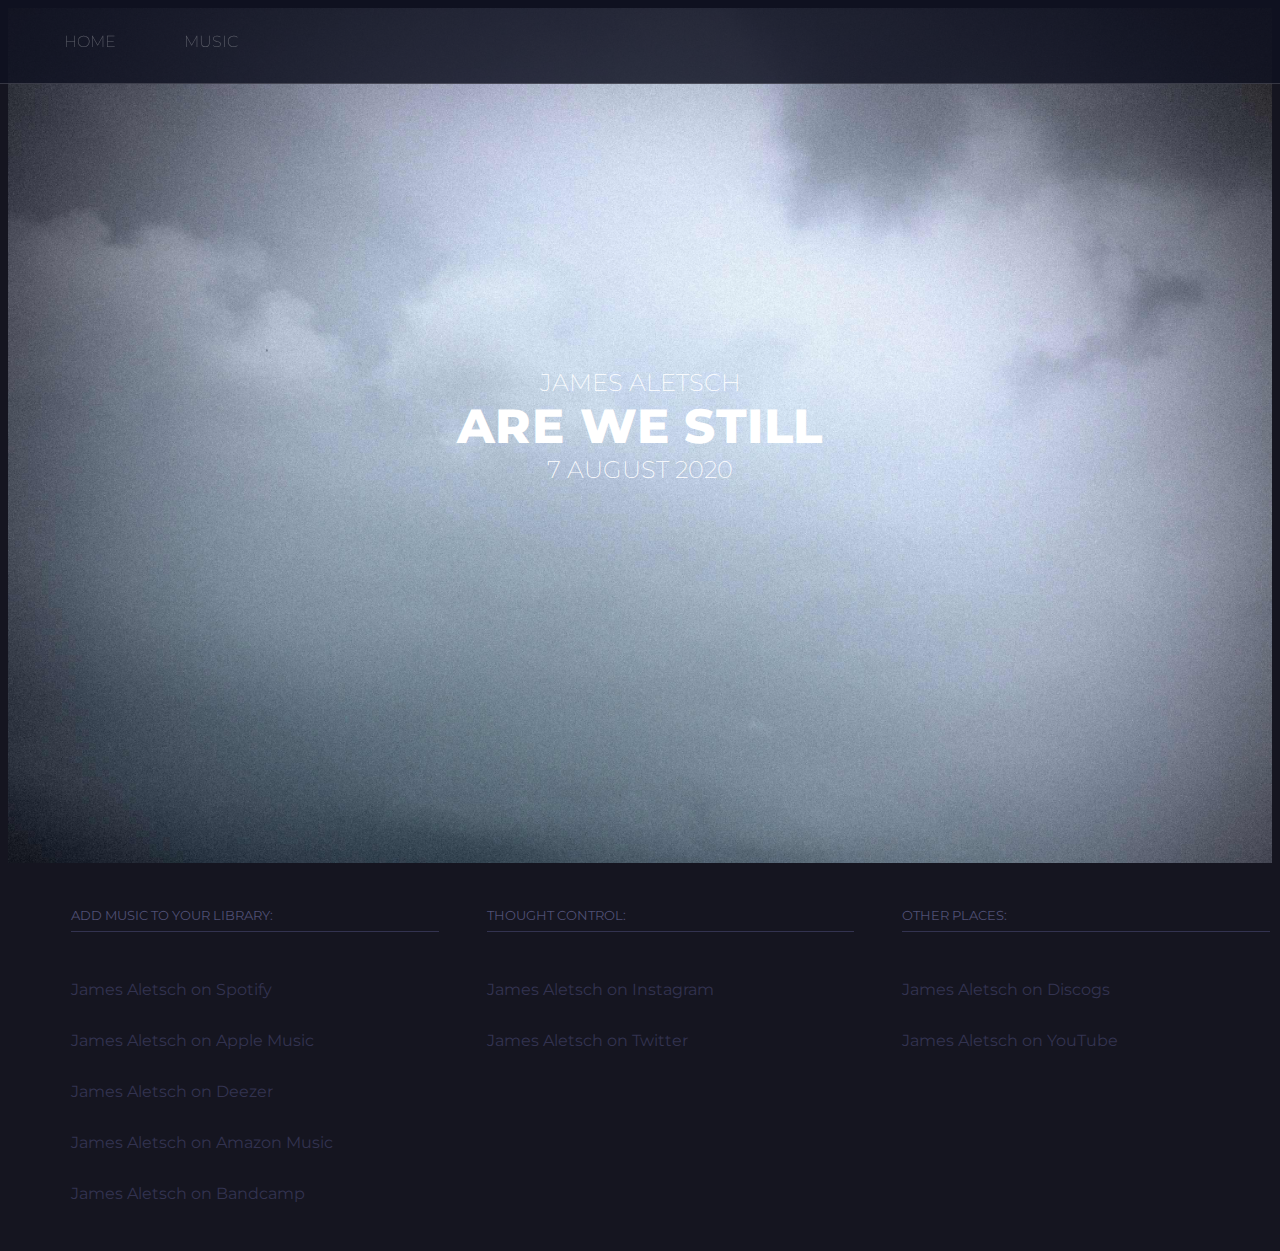
==== index.html @ 2d511947 "updated cards for better flow." ====
<!DOCTYPE html>
 <html>
 	<head>
 		<title>James Aletsch</title>
 			<meta http-equiv="Content-Type" content="text/html; charset=utf-8" />
		    <meta name="viewport" content="width=device-width, initial-scale=1, maximum-scale=1">
		    
		    
		    <meta name="apple-mobile-web-app-capable" content="yes">
			<meta name="mobile-web-app-capable" content="yes">



 			 <link href="https://fonts.googleapis.com/css2?family=Montserrat:wght@200;400;800&display=swap" rel="stylesheet">
 			 
 			 
 			 
<!--  	<link rel="stylesheet" type="text/css" media="screen" href="assets/scss/style.css"/> -->


<style>
	html {font-family: 'Montserrat', sans-serif;box-sizing: border-box;}
	body {font-size:100%; background: #151520; color: #fff;}
	
	.container {max-width:90%; margin: 6rem auto;}
	.grid {display: flex;flex-direction: row;flex-wrap:wrap;justify-content: flex-start;align-content:flex-start;margin: 0 auto; }
	article.card {flex-grow: 1;background: rgba(255, 255, 255, 0.07); min-width:200px; width:28%; border: 1px solid rgba(255, 255, 255, 0.1); padding: 1em;margin: 0 1rem 3% 0;}
	
	article.card img {width: 100%; border: 1px solid rgba(255, 255, 255, 0.1); }
	article aside {background:  #151520; padding: 1rem; color: #ededed; border: 1px solid rgba(255, 255, 255, 0.1); }
	article aside a {color: #fff;}
	
	h1 {font-family: font-family: 'Montserrat', sans-serif; font-size: 3rem;font-weight: 200; letter-spacing: .05rem}
	.card h1 {font-family: font-family: 'Montserrat', sans-serif;  font-size: 1rem; font-weight: 800; letter-spacing: .05rem}

	P {font-size: .8rem;text-transform: uppercase;}
	
	footer{max-width:90%; margin: 5rem auto; display: flex;justify-content: flex-start;margin: 2rem auto; color:#505075;}
	footer p {margin-bottom: 2rem; border-bottom: 1px solid #333350; padding-bottom: .5rem;}
	footer a{display: flex; color:#333350; text-decoration: none;transition: all ease-in .2s; padding: 1rem 0; }
	footer a:hover {color:#505075; text-decoration: underline; background: rgba(255, 255, 255, 0.02);}
	.footercol {margin-right: 3rem; min-width: 32.3%;}
	
	
	.hero {background: url(assets/img/AREWESTILL-AW.jpg);
		background-size: cover;
		height: 95vh;
		
	}
	
	.hero header {width: 50%; margin: 0 auto; padding: 1rem; padding-top: 40vh }
	
	.hero h1, .hero h2 {text-transform: uppercase; font-family: 'Montserrat', sans-serif;  text-align: center;} 

	.hero h1 {font-weight: 800;margin: 0;padding: 0}
	.hero h2 {font-weight: 200;margin: 0;padding: 0;}
	
	
	nav {display: block; position: fixed; top: 0; left:0; background: rgba(14, 17, 32, 0.83); padding: 2rem; width: 100%;border-bottom: 1px solid rgba(255, 255, 255, 0.16)}
	
nav a {color:rgba(255, 255, 255, 0.3);text-decoration: none;transition: all ease-in .2s; padding: 1rem 0; padding: 0 2rem; font-weight: 200; text-transform: uppercase;}
nav  a:hover {color:rgba(255, 255, 255, 0.6); text-decoration: underline; }

</style>



 	</head>
<body>

<nav>
<a href="index.html">Home</a>
<a href="releases.html">Music</a>
</nav>
	 	 	
	
	
<div class="hero">
	
	
	<header><h2>James Aletsch</h2>
	<h1>Are We Still</h1>
	<h2>7 August 2020</h2></header>
	

	

</div><!-- hero -->


<footer>
	
	<div class="footercol">
		<p>Add music to your library:</p>
		<a href="https://open.spotify.com/artist/4aAgOYEZjSrFzIsHcQfAZx?si=XyxAusX2T9azUZhBjCRoVg" target="_blank">James Aletsch on Spotify</a>
		<a href="https://music.apple.com/artist/james-aletsch/1495253560" target="_blank">James Aletsch on Apple Music</a>
		<a href="https://www.deezer.com/en/artist/83409122" target="_blank">James Aletsch on Deezer</a>
		<a href="https://music.amazon.co.uk/artists/B083ZDS95K/james-aletsch" target="_blank">James Aletsch on Amazon Music</a>
		<a href="https://jamesaletsch.bandcamp.com" target="_blank">James Aletsch on Bandcamp</a>
	</div>	
	
	<div class="footercol">
		<p>Thought control:</p>
		<a href="https://www.instagram.com/jamesaletsch/" target="_blank">James Aletsch on Instagram</a>
		<a href="https://twitter.com/JAletsch" target="_blank">James Aletsch on Twitter</a>
	</div>

	<div class="footercol">
		<p>Other Places:</p>
		<a href="hhttps://www.discogs.com/artist/8007127-James-Aletsch" target="_blank">James Aletsch on Discogs</a>
		<a href="https://www.youtube.com/channel/UC3zdemA0dFnrOscTuxaa2MA" target="_blank">James Aletsch on YouTube</a>
	</div>


</footer>



</body>
</html>
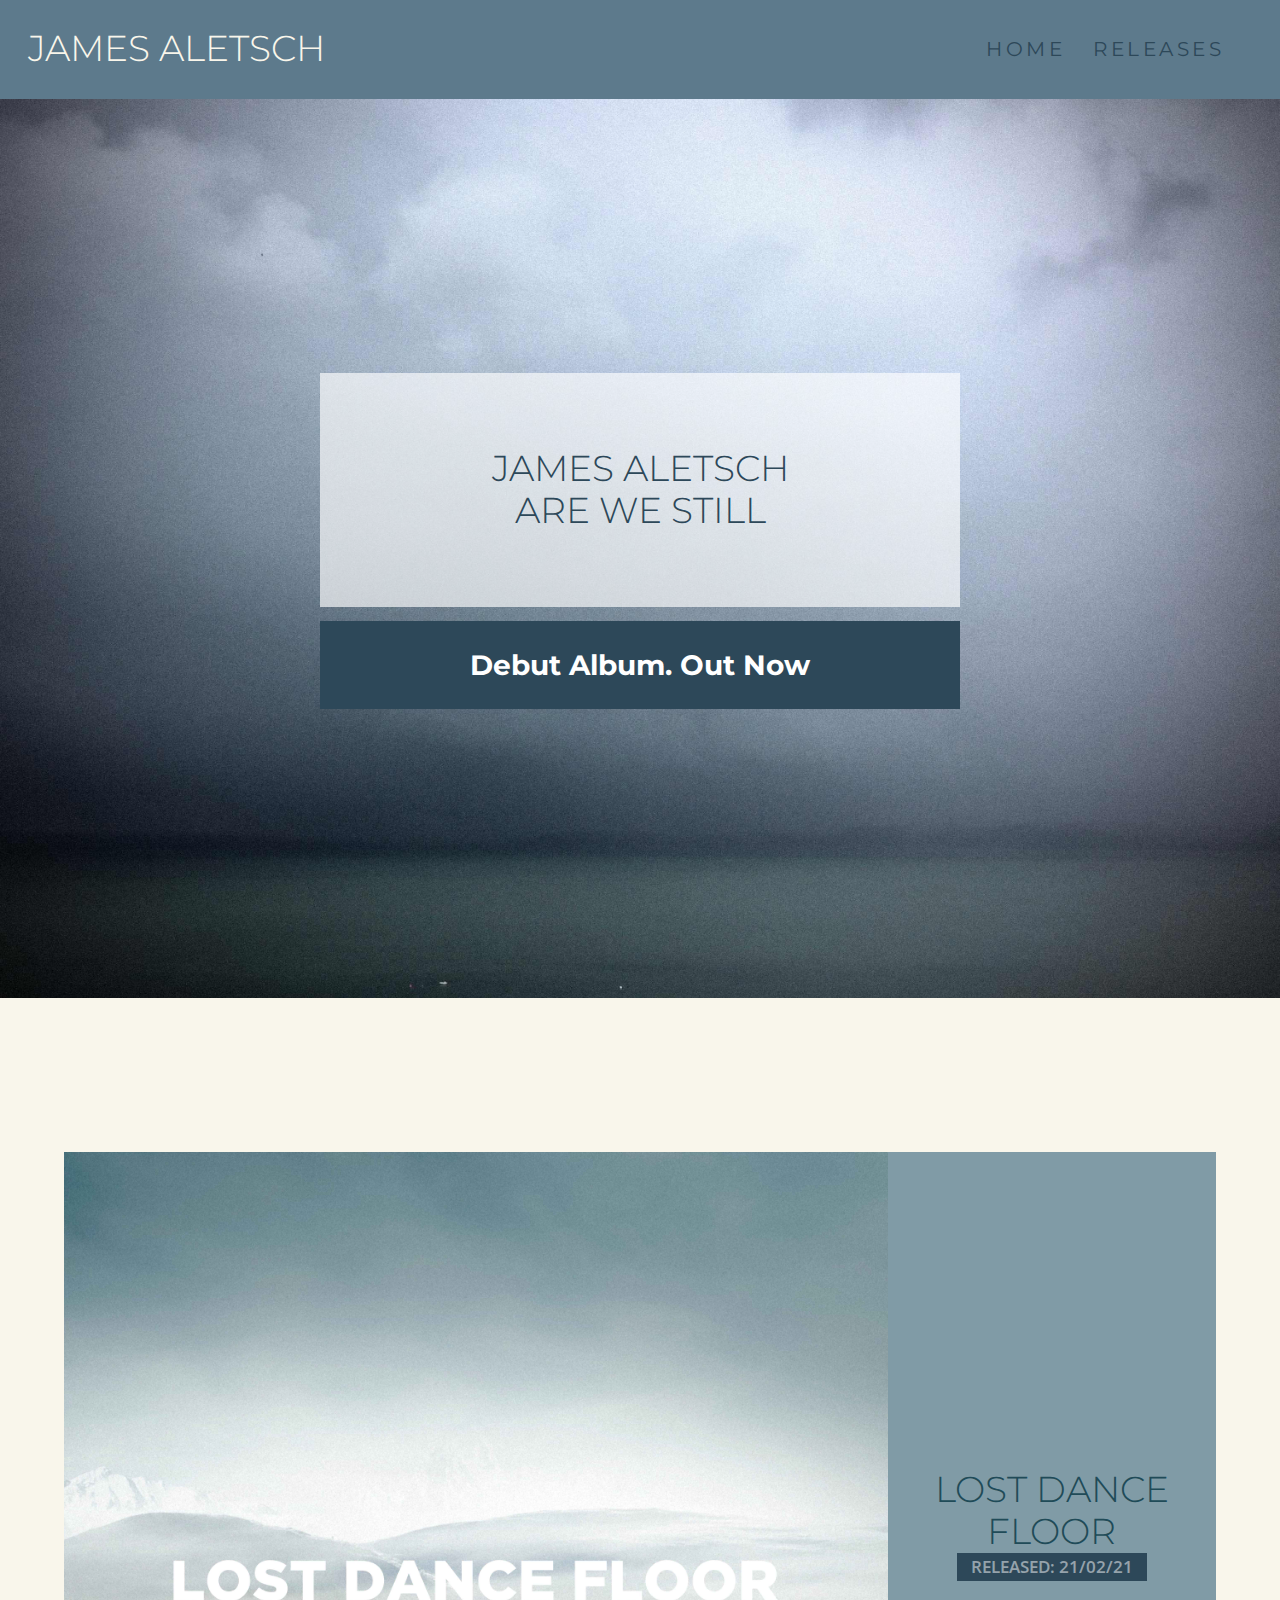
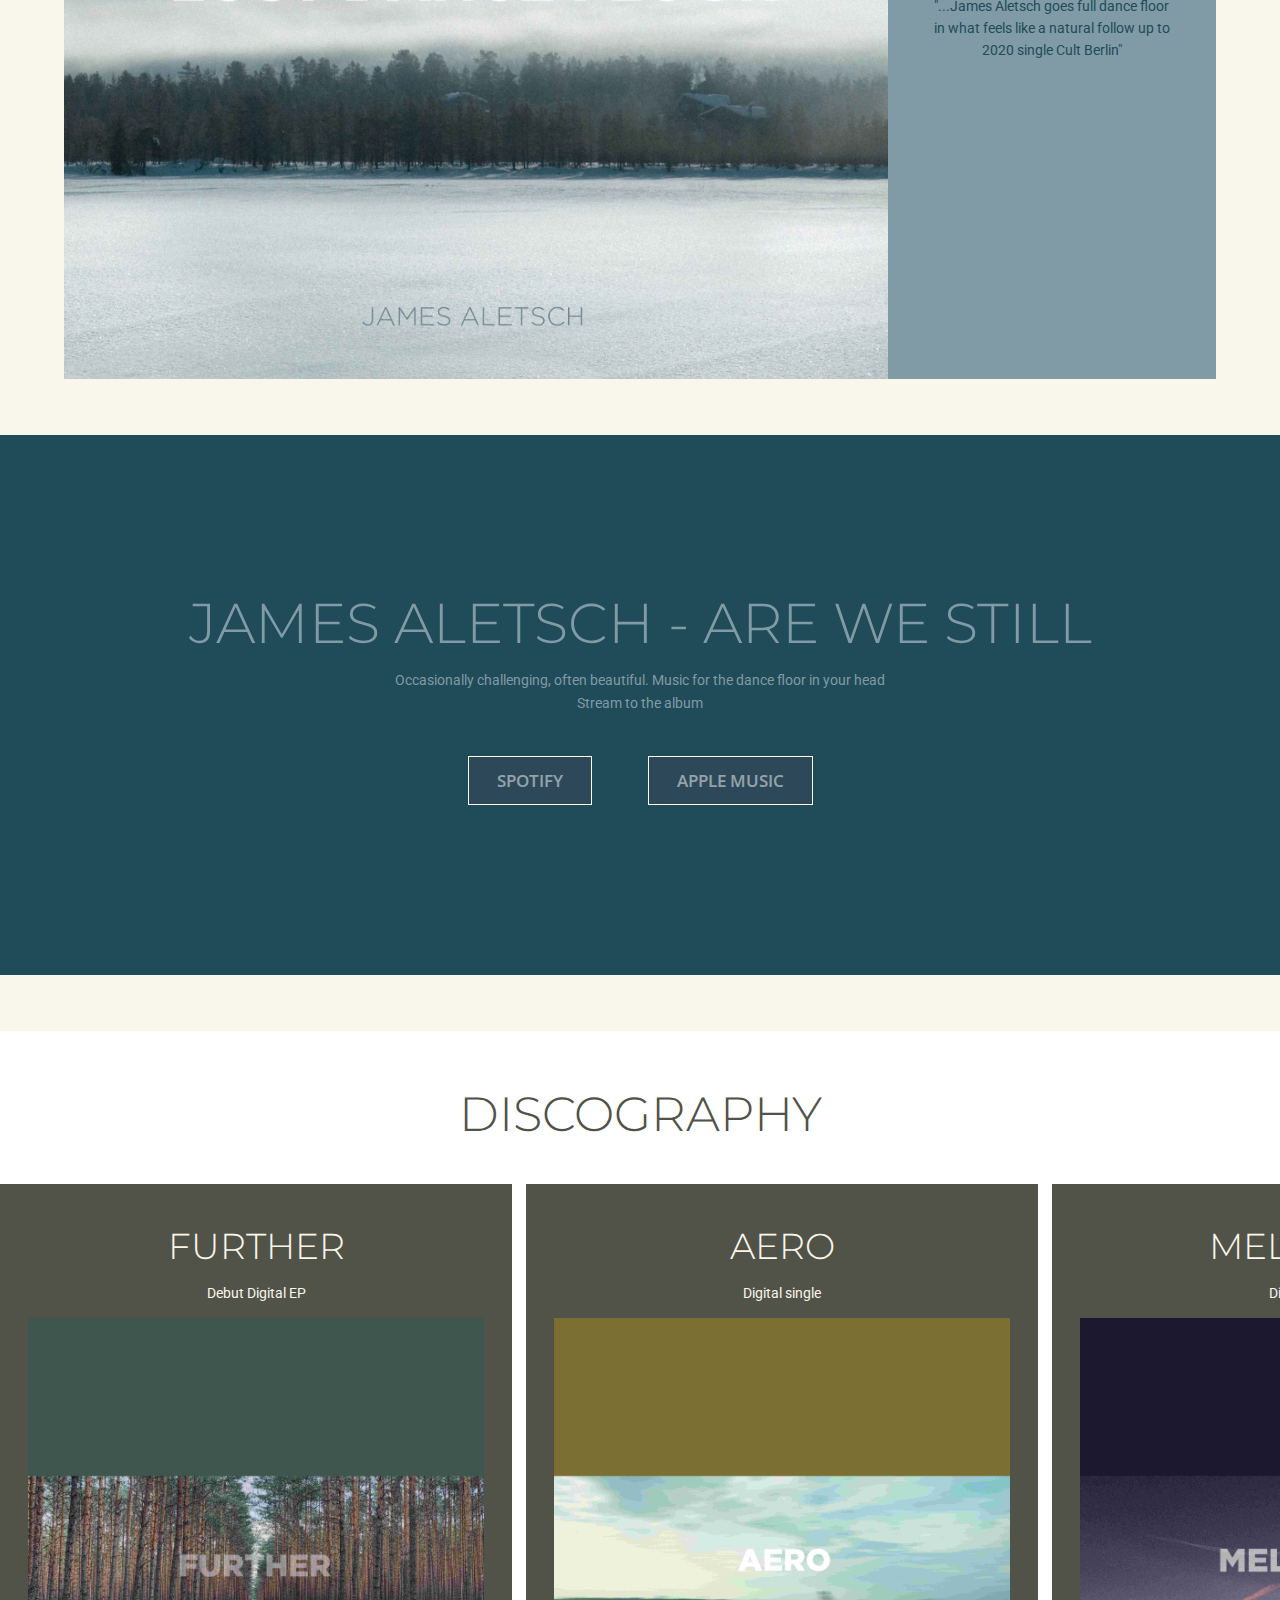
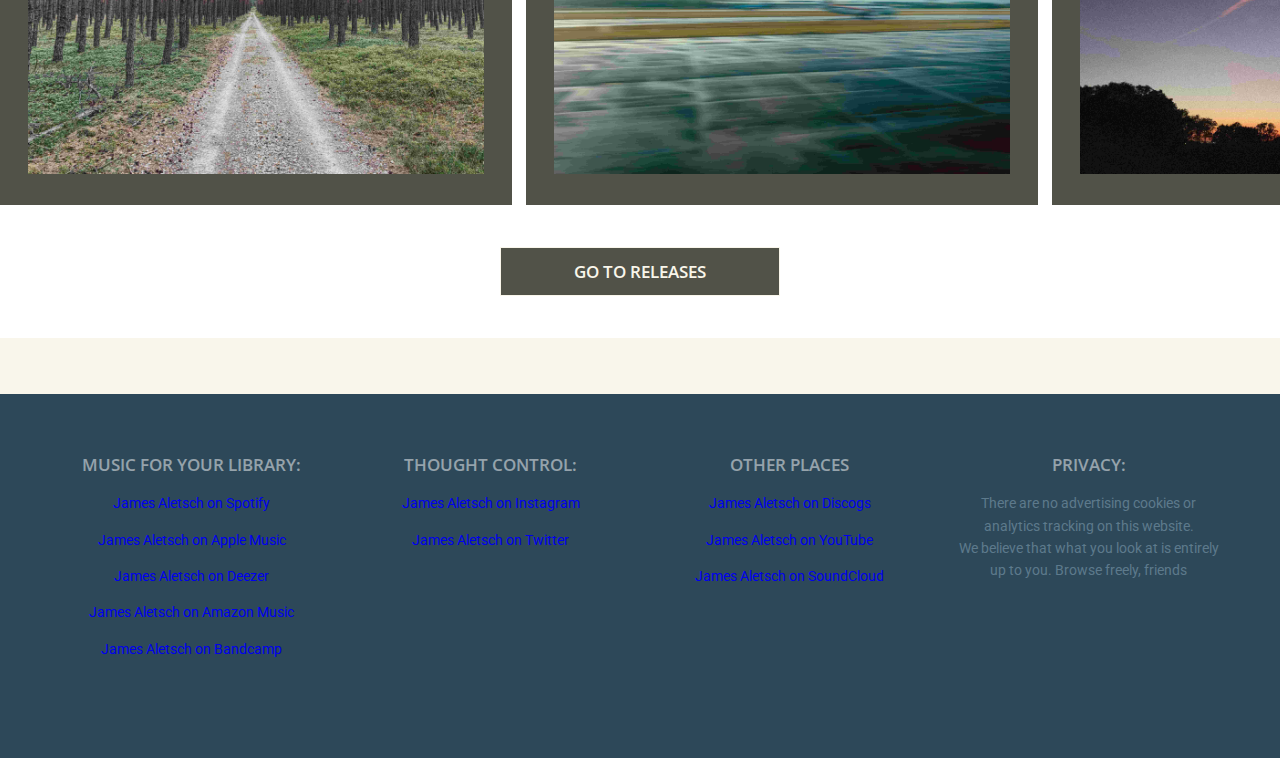
==== commit ae4f5362: "2021 Update" ====
--- a/index.html
+++ b/index.html
@@ -1,120 +1,196 @@
- <!DOCTYPE html>
- <html>
- 	<head>
- 		<title>James Aletsch</title>
- 			<meta http-equiv="Content-Type" content="text/html; charset=utf-8" />
-		    <meta name="viewport" content="width=device-width, initial-scale=1, maximum-scale=1">
-		    
-		    
-		    <meta name="apple-mobile-web-app-capable" content="yes">
-			<meta name="mobile-web-app-capable" content="yes">
+<!doctype html>
+
+<html lang="en">
+<head>
+  <meta charset="utf-8">
+	<meta name="viewport" content="width=device-width, initial-scale=1, shrink-to-fit=no">  
+
+  <title>James Aletsch Music</title>
+ 
+ <meta name="description" content="The Content">
+ <meta name="author" content="James Goldsworthy">
+
+<link rel="preconnect" href="https://fonts.gstatic.com"> 
+<link href="https://fonts.googleapis.com/css2?family=Montserrat:wght@200;400;800&display=swap+SC&family=Roboto&family=Open+Sans:wght@600&display=swap&display=swap" rel="stylesheet">
+
+<script   src="https://code.jquery.com/jquery-3.5.1.min.js"   integrity="sha256-9/aliU8dGd2tb6OSsuzixeV4y/faTqgFtohetphbbj0="   crossorigin="anonymous"></script>
+
+<script src="assets/js/sitejs.js"></script>  
+<link rel="stylesheet" href="assets/scss/style.css?v=1.0">
+
+  <!--[if lt IE 9]>
+  <script src="http://html5shiv.googlecode.com/svn/trunk/html5.js"></script>
+  <![endif]-->
+  
+</head>
+
+<body>	
+	<nav class="main-nav" id="MainNav">
+		<div class="title"><h1>James Aletsch</h1></div>
+		<ul id="navContent">
+			<li><a href="index.html">Home</a></li>
+			<li><a href="releases.html">Releases</a></li>
+
+		</ul>
+		
+		<div class="fullburger" id="navclick">
+			<span class="burger"></span>	
+			<span class="burger"></span>	
+			<span class="burger"></span>
+		</div>		
+	</nav>
+	
+	<header>
+		<div class="hero">
+			<h1>James Aletsch<br />Are We Still</h1>
+		</div>
+			<a href="https://jamesaletsch.com/releases.html">
+				<h2>Debut Album. Out Now</h2>
+			</a>
+	</header>
+	
+	
+	<main>
+		
+		<section class="offer">
+			<div class="imgarea"><img src="assets/img/LOSTDANCEFLOOR.jpg"></div>
+			<div class="offertext">
+				<h1>Lost Dance Floor</h1>
+				<h3>Released: 21/02/21</h3>
+				<p>"...James Aletsch goes full dance floor in what feels like a natural follow up to 2020 single Cult Berlin"</p>
+			</div>	
+			
+		</section>	
+				
+		
+<!--
+		<section class="left">
+
+			<div class="textarea lefttext">
+				<h1>Lost Dance Floor</h1>
+				<h3>Released: 21/02/21</h3>
+				<p>"...James Aletsch goes full dance floor in what feels like a natural follow up to 2020 single Cult Berlin"</p>		
+			</div>	
+			<div class="imgarea"><img src="assets/img/LOSTDANCEFLOOR.jpg"></div>
+
+		</section>
+-->
+	
+		
+		<section class="callout">
+			<h1>James Aletsch - Are We Still</h1>
+			<p>Occasionally challenging, often beautiful. Music for the dance floor in your head <br />Stream to the album</p>
+			<div class="buttongroup">
+<a href="https://open.spotify.com/album/28ayzU5PQptASEiqRcnk0U?si=1XWEAkDsRhKFLqAgyVvpkQ"><h3>SPOTIFY</h3></a><a href="https://music.apple.com/us/album/are-we-still/1523120228"><h3>APPLE MUSIC</h3></a></div>
+		</section>
 
 
+		
 
- 			 <link href="https://fonts.googleapis.com/css2?family=Montserrat:wght@200;400;800&display=swap" rel="stylesheet">
- 			 
- 			 
- 			 
-<!--  	<link rel="stylesheet" type="text/css" media="screen" href="assets/scss/style.css"/> -->
+		
+		
+		<section class="slide-section">
+			<div class="slide-section-title"><h1>Discography</h1></div>
+			<div class="slide-group">
+			
+				<div class="slide-item">
+					<h1>Further</h1>
+					<p>Debut Digital EP</p>
+					<img src="assets/img/FURTHER.jpg" alt="sketch1">
+				</div>	
+
+				<div class="slide-item">
+					<h1>Aero</h1>
+					<p>Digital single</p>
+					<img src="assets/img/AERO.jpg" alt="sketch1">
+				</div>	
+
+				<div class="slide-item">
+					<h1>Melodica</h1>
+					<p>Digital single</p>
+					<img src="assets/img/MELODICA.jpg" alt="sketch1">
+				</div>					
+
+				<div class="slide-item">
+					<h1>Kommen</h1>
+					<p>Digital single</p>
+					<img src="assets/img/KOMMEN.jpg" alt="sketch1">
+				</div>	
+
+				<div class="slide-item">
+					<h1>Are We Still</h1>
+					<p>Digital album</p>
+					<img src="assets/img/AREWESTILL.jpg" alt="sketch1">
+				</div>	
+				
+				<div class="slide-item">
+					<h1>Lost Dance Floor</h1>
+					<p>Digital single</p>
+					<img src="assets/img/LOSTDANCEFLOOR.jpg" alt="sketch1">
+				</div>					
+											
+			</div><!-- END SLIDE GROUP-->
+			
+						<a><h3>Go to releases</h3></a>
+
+		</section>	
+		
+		
+		
+<!--
+		<section class="alt">
+
+			<div class="textarea alttext">
+				<h1>Sunday.<br />As it should be</h1>
+				<h3>Our amazing roasts</h3>
+				<p>Mr Bezos, 57, has led Amazon since its start as an online bookshop in 1994. The firm now employs 1.3 million people globally, and saw its already explosive growth skyrocket last year, as the pandemic prompted a surge in online shopping</p>		
+			</div>	
+			<div class="imgarea"></div>
+
+		</section>	
+-->		
+		
+	
+	
+	</main>	
+	
+	
+	
+	
+<footer>
+	
+	<div class="footerarea">
+	<h3>Music for your library:</h3>
+	<p><a href="https://open.spotify.com/artist/4aAgOYEZjSrFzIsHcQfAZx?si=XyxAusX2T9azUZhBjCRoVg" target="_blank">James Aletsch on Spotify</a></p>
+		<p><a href="https://music.apple.com/artist/james-aletsch/1495253560" target="_blank">James Aletsch on Apple Music</a></p>
+		<p><a href="https://www.deezer.com/en/artist/83409122" target="_blank">James Aletsch on Deezer</a></p>
+		<p><a href="https://music.amazon.co.uk/artists/B083ZDS95K/james-aletsch" target="_blank">James Aletsch on Amazon Music</a></p>
+		<p><a href="https://jamesaletsch.bandcamp.com" target="_blank">James Aletsch on Bandcamp</a></p>
+	</div>	
+
+	<div class="footerarea">
+	<h3>Thought control:</h3>
+		<p><a href="https://www.instagram.com/jamesaletsch/" target="_blank">James Aletsch on Instagram</a></p>
+		<p><a href="https://twitter.com/JAletsch" target="_blank">James Aletsch on Twitter</a></p>
+	</div>	
+	
+	<div class="footerarea">
+	<h3>Other places</h3>
+		<p><a href="https://www.discogs.com/artist/8007127-James-Aletsch" target="_blank">James Aletsch on Discogs</a></p>
+		<p><a href="https://www.youtube.com/channel/UC3zdemA0dFnrOscTuxaa2MA" target="_blank">James Aletsch on YouTube</a></p>
+		<p><a href="https://soundcloud.com/user-363998037" target="_blank">James Aletsch on SoundCloud</a></p>
+
+	</div>	
+	
+	<div class="footerarea">	
+	<h3>Privacy:</h3>
+	<p>There are no advertising cookies or analytics tracking on this website. <br />We believe that what you look at is entirely up to you. Browse freely, friends</p>	
+	</div>			
 
 
-<style>
-	html {font-family: 'Montserrat', sans-serif;box-sizing: border-box;}
-	body {font-size:100%; background: #151520; color: #fff;}
-	
-	.container {max-width:90%; margin: 6rem auto;}
-	.grid {display: flex;flex-direction: row;flex-wrap:wrap;justify-content: flex-start;align-content:flex-start;margin: 0 auto; }
-	article.card {flex-grow: 1;background: rgba(255, 255, 255, 0.07); min-width:200px; width:28%; border: 1px solid rgba(255, 255, 255, 0.1); padding: 1em;margin: 0 1rem 3% 0;}
-	
-	article.card img {width: 100%; border: 1px solid rgba(255, 255, 255, 0.1); }
-	article aside {background:  #151520; padding: 1rem; color: #ededed; border: 1px solid rgba(255, 255, 255, 0.1); }
-	article aside a {color: #fff;}
-	
-	h1 {font-family: font-family: 'Montserrat', sans-serif; font-size: 3rem;font-weight: 200; letter-spacing: .05rem}
-	.card h1 {font-family: font-family: 'Montserrat', sans-serif;  font-size: 1rem; font-weight: 800; letter-spacing: .05rem}
-
-	P {font-size: .8rem;text-transform: uppercase;}
-	
-	footer{max-width:90%; margin: 5rem auto; display: flex;justify-content: flex-start;margin: 2rem auto; color:#505075;}
-	footer p {margin-bottom: 2rem; border-bottom: 1px solid #333350; padding-bottom: .5rem;}
-	footer a{display: flex; color:#333350; text-decoration: none;transition: all ease-in .2s; padding: 1rem 0; }
-	footer a:hover {color:#505075; text-decoration: underline; background: rgba(255, 255, 255, 0.02);}
-	.footercol {margin-right: 3rem; min-width: 32.3%;}
-	
-	
-	.hero {background: url(assets/img/AREWESTILL-AW.jpg);
-		background-size: cover;
-		height: 95vh;
-		
-	}
-	
-	.hero header {width: 50%; margin: 0 auto; padding: 1rem; padding-top: 40vh }
-	
-	.hero h1, .hero h2 {text-transform: uppercase; font-family: 'Montserrat', sans-serif;  text-align: center;} 
-
-	.hero h1 {font-weight: 800;margin: 0;padding: 0}
-	.hero h2 {font-weight: 200;margin: 0;padding: 0;}
-	
-	
-	nav {display: block; position: fixed; top: 0; left:0; background: rgba(14, 17, 32, 0.83); padding: 2rem; width: 100%;border-bottom: 1px solid rgba(255, 255, 255, 0.16)}
-	
-nav a {color:rgba(255, 255, 255, 0.3);text-decoration: none;transition: all ease-in .2s; padding: 1rem 0; padding: 0 2rem; font-weight: 200; text-transform: uppercase;}
-nav  a:hover {color:rgba(255, 255, 255, 0.6); text-decoration: underline; }
-
-</style>
-
-
-
- 	</head>
-<body>
-
-<nav>
-<a href="index.html">Home</a>
-<a href="releases.html">Music</a>
-</nav>
-	 	 	
-	
-	
-<div class="hero">
-	
-	
-	<header><h2>James Aletsch</h2>
-	<h1>Are We Still</h1>
-	<h2>7 August 2020</h2></header>
-	
-
-	
-
-</div><!-- hero -->
-
-
-<footer>
-	
-	<div class="footercol">
-		<p>Add music to your library:</p>
-		<a href="https://open.spotify.com/artist/4aAgOYEZjSrFzIsHcQfAZx?si=XyxAusX2T9azUZhBjCRoVg" target="_blank">James Aletsch on Spotify</a>
-		<a href="https://music.apple.com/artist/james-aletsch/1495253560" target="_blank">James Aletsch on Apple Music</a>
-		<a href="https://www.deezer.com/en/artist/83409122" target="_blank">James Aletsch on Deezer</a>
-		<a href="https://music.amazon.co.uk/artists/B083ZDS95K/james-aletsch" target="_blank">James Aletsch on Amazon Music</a>
-		<a href="https://jamesaletsch.bandcamp.com" target="_blank">James Aletsch on Bandcamp</a>
-	</div>	
-	
-	<div class="footercol">
-		<p>Thought control:</p>
-		<a href="https://www.instagram.com/jamesaletsch/" target="_blank">James Aletsch on Instagram</a>
-		<a href="https://twitter.com/JAletsch" target="_blank">James Aletsch on Twitter</a>
-	</div>
-
-	<div class="footercol">
-		<p>Other Places:</p>
-		<a href="hhttps://www.discogs.com/artist/8007127-James-Aletsch" target="_blank">James Aletsch on Discogs</a>
-		<a href="https://www.youtube.com/channel/UC3zdemA0dFnrOscTuxaa2MA" target="_blank">James Aletsch on YouTube</a>
-	</div>
-
-
-</footer>
-
+</footer>		
 
 
 </body>
-</html>+</html>
+
--- a/assets/scss/style.css
+++ b/assets/scss/style.css
@@ -0,0 +1,1044 @@
+/*! normalize.css v8.0.1 | MIT License | github.com/necolas/normalize.css */
+/* Document
+   ========================================================================== */
+/**
+ * 1. Correct the line height in all browsers.
+ * 2. Prevent adjustments of font size after orientation changes in iOS.
+ */
+* {
+  box-sizing: border-box;
+}
+
+html {
+  line-height: 1.15;
+  /* 1 */
+  -webkit-text-size-adjust: 100%;
+  /* 2 */
+}
+
+/* Sections
+   ========================================================================== */
+/**
+ * Remove the margin in all browsers.
+ */
+body {
+  margin: 0;
+}
+
+/**
+ * Render the `main` element consistently in IE.
+ */
+main {
+  display: block;
+}
+
+/**
+ * Correct the font size and margin on `h1` elements within `section` and
+ * `article` contexts in Chrome, Firefox, and Safari.
+ */
+h1 {
+  font-size: 2em;
+  margin: 0.67em 0;
+}
+
+/* Grouping content
+   ========================================================================== */
+/**
+ * 1. Add the correct box sizing in Firefox.
+ * 2. Show the overflow in Edge and IE.
+ */
+hr {
+  box-sizing: content-box;
+  /* 1 */
+  height: 0;
+  /* 1 */
+  overflow: visible;
+  /* 2 */
+}
+
+/**
+ * 1. Correct the inheritance and scaling of font size in all browsers.
+ * 2. Correct the odd `em` font sizing in all browsers.
+ */
+pre {
+  font-family: monospace, monospace;
+  /* 1 */
+  font-size: 1em;
+  /* 2 */
+}
+
+/* Text-level semantics
+   ========================================================================== */
+/**
+ * Remove the gray background on active links in IE 10.
+ */
+a {
+  background-color: transparent;
+}
+
+/**
+ * 1. Remove the bottom border in Chrome 57-
+ * 2. Add the correct text decoration in Chrome, Edge, IE, Opera, and Safari.
+ */
+abbr[title] {
+  border-bottom: none;
+  /* 1 */
+  text-decoration: underline;
+  /* 2 */
+  text-decoration: underline dotted;
+  /* 2 */
+}
+
+/**
+ * Add the correct font weight in Chrome, Edge, and Safari.
+ */
+b,
+strong {
+  font-weight: bolder;
+}
+
+/**
+ * 1. Correct the inheritance and scaling of font size in all browsers.
+ * 2. Correct the odd `em` font sizing in all browsers.
+ */
+code,
+kbd,
+samp {
+  font-family: monospace, monospace;
+  /* 1 */
+  font-size: 1em;
+  /* 2 */
+}
+
+/**
+ * Add the correct font size in all browsers.
+ */
+small {
+  font-size: 80%;
+}
+
+/**
+ * Prevent `sub` and `sup` elements from affecting the line height in
+ * all browsers.
+ */
+sub,
+sup {
+  font-size: 75%;
+  line-height: 0;
+  position: relative;
+  vertical-align: baseline;
+}
+
+sub {
+  bottom: -0.25em;
+}
+
+sup {
+  top: -0.5em;
+}
+
+/* Embedded content
+   ========================================================================== */
+/**
+ * Remove the border on images inside links in IE 10.
+ */
+img {
+  border-style: none;
+}
+
+/* Forms
+   ========================================================================== */
+/**
+ * 1. Change the font styles in all browsers.
+ * 2. Remove the margin in Firefox and Safari.
+ */
+button,
+input,
+optgroup,
+select,
+textarea {
+  font-family: inherit;
+  /* 1 */
+  font-size: 100%;
+  /* 1 */
+  line-height: 1.15;
+  /* 1 */
+  margin: 0;
+  /* 2 */
+}
+
+/**
+ * Show the overflow in IE.
+ * 1. Show the overflow in Edge.
+ */
+button,
+input {
+  /* 1 */
+  overflow: visible;
+}
+
+/**
+ * Remove the inheritance of text transform in Edge, Firefox, and IE.
+ * 1. Remove the inheritance of text transform in Firefox.
+ */
+button,
+select {
+  /* 1 */
+  text-transform: none;
+}
+
+/**
+ * Correct the inability to style clickable types in iOS and Safari.
+ */
+button,
+[type=button],
+[type=reset],
+[type=submit] {
+  -webkit-appearance: button;
+}
+
+/**
+ * Remove the inner border and padding in Firefox.
+ */
+button::-moz-focus-inner,
+[type=button]::-moz-focus-inner,
+[type=reset]::-moz-focus-inner,
+[type=submit]::-moz-focus-inner {
+  border-style: none;
+  padding: 0;
+}
+
+/**
+ * Restore the focus styles unset by the previous rule.
+ */
+button:-moz-focusring,
+[type=button]:-moz-focusring,
+[type=reset]:-moz-focusring,
+[type=submit]:-moz-focusring {
+  outline: 1px dotted ButtonText;
+}
+
+/**
+ * Correct the padding in Firefox.
+ */
+fieldset {
+  padding: 0.35em 0.75em 0.625em;
+}
+
+/**
+ * 1. Correct the text wrapping in Edge and IE.
+ * 2. Correct the color inheritance from `fieldset` elements in IE.
+ * 3. Remove the padding so developers are not caught out when they zero out
+ *    `fieldset` elements in all browsers.
+ */
+legend {
+  box-sizing: border-box;
+  /* 1 */
+  color: inherit;
+  /* 2 */
+  display: table;
+  /* 1 */
+  max-width: 100%;
+  /* 1 */
+  padding: 0;
+  /* 3 */
+  white-space: normal;
+  /* 1 */
+}
+
+/**
+ * Add the correct vertical alignment in Chrome, Firefox, and Opera.
+ */
+progress {
+  vertical-align: baseline;
+}
+
+/**
+ * Remove the default vertical scrollbar in IE 10+.
+ */
+textarea {
+  overflow: auto;
+}
+
+/**
+ * 1. Add the correct box sizing in IE 10.
+ * 2. Remove the padding in IE 10.
+ */
+[type=checkbox],
+[type=radio] {
+  box-sizing: border-box;
+  /* 1 */
+  padding: 0;
+  /* 2 */
+}
+
+/**
+ * Correct the cursor style of increment and decrement buttons in Chrome.
+ */
+[type=number]::-webkit-inner-spin-button,
+[type=number]::-webkit-outer-spin-button {
+  height: auto;
+}
+
+/**
+ * 1. Correct the odd appearance in Chrome and Safari.
+ * 2. Correct the outline style in Safari.
+ */
+[type=search] {
+  -webkit-appearance: textfield;
+  /* 1 */
+  outline-offset: -2px;
+  /* 2 */
+}
+
+/**
+ * Remove the inner padding in Chrome and Safari on macOS.
+ */
+[type=search]::-webkit-search-decoration {
+  -webkit-appearance: none;
+}
+
+/**
+ * 1. Correct the inability to style clickable types in iOS and Safari.
+ * 2. Change font properties to `inherit` in Safari.
+ */
+::-webkit-file-upload-button {
+  -webkit-appearance: button;
+  /* 1 */
+  font: inherit;
+  /* 2 */
+}
+
+/* Interactive
+   ========================================================================== */
+/*
+ * Add the correct display in Edge, IE 10+, and Firefox.
+ */
+details {
+  display: block;
+}
+
+/*
+ * Add the correct display in all browsers.
+ */
+summary {
+  display: list-item;
+}
+
+/* Misc
+   ========================================================================== */
+/**
+ * Add the correct display in IE 10+.
+ */
+template {
+  display: none;
+}
+
+/**
+ * Add the correct display in IE 10.
+ */
+[hidden] {
+  display: none;
+}
+
+html {
+  box-sizing: border-box;
+}
+
+*, *:before, *:after {
+  box-sizing: inherit;
+}
+
+/* apply a natural box layout model to all elements, but allowing components to change:  https://www.paulirish.com/2012/box-sizing-border-box-ftw/ */
+.group:before, .group:after {
+  content: "";
+  display: table;
+}
+.group:after {
+  clear: both;
+}
+.group {
+  zoom: 1;
+}
+
+.hide {
+  display: none;
+}
+
+html {
+  font-size: 87.5%;
+}
+
+body {
+  font-family: "Roboto", sans-serif;
+  font-size: 1em;
+  color: #2d4859;
+  background: #f9f6eb;
+  min-width: 320px;
+}
+
+h1 {
+  font-family: "Montserrat", sans-serif;
+  /* letter-spacing: .25rem;  */
+  font-size: 2.6rem;
+  margin: 1rem 0 0;
+  font-weight: 300;
+  text-transform: uppercase;
+}
+
+h2 {
+  font-family: "Montserrat", sans-serif;
+  /* letter-spacing: .25rem; */
+  font-size: 2rem;
+  margin: 1rem 0 0;
+}
+
+h3 {
+  font-family: "Open Sans", sans-serif;
+  text-transform: uppercase;
+  font-weight: 600;
+  font-size: 1.2rem;
+  background: #2d4859;
+  color: rgba(255, 255, 255, 0.5);
+  display: inline-block;
+  padding: 0.3rem 1rem;
+  margin: 0;
+}
+
+p {
+  font-family: "Roboto", sans-serif;
+  line-height: 1.6rem;
+}
+
+nav {
+  border-bottom: 1px solid #5D7A8C;
+  padding: 1rem;
+  position: fixed;
+  top: 0;
+  background: #5D7A8C;
+  color: #f9f6eb;
+  width: 100vw;
+  z-index: 50;
+  /* 320px / 14px = 22.85em */
+  /* 360px / 14px = 25.714 */
+  /* 500px / 14px = 35.714em */
+  /* 768px / 14px = 54.857em */
+  /* 1224px / 14px = 87.428em */
+}
+@media only screen and (min-width: 54.857em) {
+  nav {
+    display: flex;
+    justify-content: space-between;
+    padding: 2rem;
+  }
+}
+@media only screen and (min-width: 87.428em) {
+  nav {
+    padding: 3rem;
+  }
+}
+nav .fullburger {
+  position: absolute;
+  top: 1.4rem;
+  right: 2rem;
+  /* 360px / 14px = 25.714 */
+  /* 500px / 14px = 35.714em */
+}
+@media only screen and (min-width: 25.714em) {
+  nav .fullburger {
+    top: 2rem;
+  }
+}
+@media only screen and (min-width: 35.714em) {
+  nav .fullburger {
+    display: none;
+  }
+}
+nav .fullburger .burger {
+  display: block;
+  width: 1.8rem;
+  height: 0.1rem;
+  margin-bottom: 0.4rem;
+  position: relative;
+  background: #f9f6eb;
+  border-radius: 1px;
+  z-index: 1;
+  transform-origin: 4px 0px;
+  transition: transform 0.6s cubic-bezier(0.77, 0.2, 0.05, 1), background 0.6s cubic-bezier(0.77, 0.2, 0.05, 1), opacity 0.55s ease;
+}
+nav .fullburger .burger:first-child {
+  transform-origin: 0% 0%;
+}
+nav .fullburger .burger:nth-last-child(2) {
+  transform-origin: 0% 100%;
+}
+nav .fullburger.toggled .burger {
+  opacity: 1;
+  transform: rotate(-45deg) translate(-2px, -1px);
+  background: #f9f6eb;
+}
+nav .fullburger.toggled .burger:nth-last-child(2) {
+  opacity: 0;
+  transform: rotate(0deg) scale(0.2, 0.2);
+}
+nav .fullburger.toggled .burger:nth-last-child(3) {
+  transform: rotate(45deg) translate(0, -1px);
+}
+nav .title h1 {
+  margin: 0;
+  display: block;
+  font-size: 1.8rem;
+  z-index: 555;
+  /* 360px / 14px = 25.714 */
+  /* 500px / 14px = 35.714em */
+  /* 768px / 14px = 54.857em */
+}
+@media only screen and (min-width: 25.714em) {
+  nav .title h1 {
+    font-size: 2.6rem;
+  }
+}
+@media only screen and (min-width: 35.714em) {
+  nav .title h1 {
+    text-align: center;
+  }
+}
+@media only screen and (min-width: 54.857em) {
+  nav .title h1 {
+    text-align: left;
+  }
+}
+nav ul {
+  height: 100vh;
+  width: 80vw;
+  background: #5D7A8C;
+  padding: 3rem 1rem;
+  line-height: 3rem;
+  position: absolute;
+  top: 3rem;
+  left: -100vw;
+  transition: 0.6s cubic-bezier(0.77, 0.2, 0.05, 1) all;
+  /* 500px / 14px = 35.714em */
+  /* 768px / 14px = 54.857em */
+}
+nav ul.open {
+  left: 0rem;
+  background: #5D7A8C;
+  height: 100vh;
+  list-style: none;
+  transition: 0.6s cubic-bezier(0.77, 0.2, 0.05, 1) all;
+  /* 500px / 14px = 35.714em */
+}
+@media only screen and (min-width: 35.714em) {
+  nav ul.open {
+    height: auto;
+    background: none;
+    display: flex;
+    justify-content: space-around;
+    padding: 0;
+    margin: 0;
+    width: auto;
+  }
+}
+@media only screen and (min-width: 35.714em) {
+  nav ul {
+    position: static;
+    border: none;
+    height: auto;
+    background: none;
+    display: flex;
+    justify-content: space-around;
+    padding: 0;
+    margin: 0 auto;
+  }
+}
+@media only screen and (min-width: 54.857em) {
+  nav ul {
+    position: static;
+    border: none;
+    height: auto;
+    display: flex;
+    justify-content: flex-end;
+    padding: 0;
+    margin: 0;
+    width: auto;
+  }
+}
+nav ul li {
+  border-top: 1px solid #2d4859;
+  padding: 1rem;
+  list-style: none;
+  margin-right: 2rem;
+  font-family: "Montserrat", sans-serif;
+  letter-spacing: 0.25rem;
+  font-size: 1.4rem;
+  text-transform: uppercase;
+  transition: ease-in all 0.5s;
+  /* 500px / 14px = 35.714em */
+}
+@media only screen and (min-width: 35.714em) {
+  nav ul li {
+    border: none;
+    padding: 0;
+  }
+}
+nav ul li:last-ot-type {
+  margin-right: 0;
+}
+nav ul li a {
+  text-decoration: none;
+  color: #2d4859;
+}
+nav ul li a:hover, nav ul li a :active {
+  text-decoration: underline;
+  color: #f9f6eb;
+}
+
+header {
+  background: url(../../assets/img/AREWESTILL-AW.jpg) no-repeat;
+  background-position: center center;
+  background-attachment: scroll;
+  background-size: cover;
+  width: 100%;
+  height: 100vh;
+  display: flex;
+  flex-direction: column;
+  justify-content: center;
+  /* 360px / 14px = 25.714 */
+  /* 500px / 14px = 35.714em */
+  /* 1224px / 14px = 87.428em */
+}
+@media only screen and (min-width: 25.714em) {
+  header {
+    margin-top: 5rem;
+  }
+}
+@media only screen and (min-width: 35.714em) {
+  header {
+    margin-top: 7rem;
+  }
+}
+@media only screen and (min-width: 87.428em) {
+  header {
+    margin-top: 9rem;
+  }
+}
+header .hero {
+  background: rgba(255, 255, 255, 0.66);
+  width: 80vw;
+  min-height: 26vh;
+  margin: 0 auto;
+  text-align: center;
+  padding: 2rem;
+  display: flex;
+  flex-direction: column;
+  justify-content: center;
+  /* 360px / 14px = 25.714 */
+  /* 500px / 14px = 35.714em */
+  /* 768px / 14px = 54.857em */
+  /* 1224px / 14px = 87.428em */
+}
+header .hero h1 {
+  margin: 0;
+}
+@media only screen and (min-width: 25.714em) {
+  header .hero {
+    width: 70vw;
+  }
+}
+@media only screen and (min-width: 35.714em) {
+  header .hero {
+    width: 60vw;
+  }
+}
+@media only screen and (min-width: 54.857em) {
+  header .hero {
+    width: 50vw;
+  }
+}
+@media only screen and (min-width: 87.428em) {
+  header .hero {
+    width: 40vw;
+  }
+}
+header a {
+  text-decoration: none;
+}
+header a:hover {
+  text-decoration: underline;
+  color: #fff;
+}
+header h2 {
+  background: #2d4859;
+  color: #fff;
+  margin: 1rem auto;
+  padding: 2rem;
+  width: 60vw;
+  text-align: center;
+  /* 360px / 14px = 25.714 */
+  /* 500px / 14px = 35.714em */
+  /* 768px / 14px = 54.857em */
+  /* 1224px / 14px = 87.428em */
+}
+@media only screen and (min-width: 25.714em) {
+  header h2 {
+    width: 70vw;
+  }
+}
+@media only screen and (min-width: 35.714em) {
+  header h2 {
+    width: 60vw;
+  }
+}
+@media only screen and (min-width: 54.857em) {
+  header h2 {
+    width: 50vw;
+  }
+}
+@media only screen and (min-width: 87.428em) {
+  header h2 {
+    width: 40vw;
+  }
+}
+
+main {
+  padding: 0;
+  margin: 11rem auto 2rem;
+  /* 360px / 14px = 25.714 */
+  /* 500px / 14px = 35.714em */
+  /* 1224px / 14px = 87.428em */
+}
+@media only screen and (min-width: 25.714em) {
+  main {
+    margin-top: 11rem;
+  }
+}
+@media only screen and (min-width: 35.714em) {
+  main {
+    margin-top: 11rem;
+  }
+}
+@media only screen and (min-width: 87.428em) {
+  main {
+    margin-top: 12rem;
+  }
+}
+main img {
+  max-width: 100%;
+}
+main section {
+  width: 90vw;
+  margin: 0 5vw 4rem;
+  display: flex;
+  align-items: center;
+  flex-direction: column;
+  overflow: hidden;
+  /* 768px / 14px = 54.857em */
+}
+@media only screen and (min-width: 54.857em) {
+  main section {
+    flex-direction: row;
+  }
+}
+main section.callout {
+  background: #204b58;
+  min-height: 60vh;
+  padding: 3rem;
+  width: 100%;
+  margin: 0 0 4rem 0;
+  flex-direction: column;
+  text-align: center;
+  justify-content: center;
+}
+main section.callout h1 {
+  color: #809BA6;
+  font-size: 4rem;
+}
+main section.callout h3 {
+  border: 1px solid #fff;
+  padding: 1rem 2rem;
+  margin: 2rem;
+}
+main section.callout a h3:hover {
+  background: #fff;
+  border: 1px solid #809BA6;
+  color: #809BA6;
+}
+main section.callout p {
+  color: #809BA6;
+}
+main section.left {
+  color: #6d5066;
+}
+main section.left h3 {
+  background: #6d5066;
+  color: #fff;
+}
+main section.alt {
+  color: #515248;
+}
+main section.alt h3 {
+  background: #515248;
+  color: #fff;
+}
+main section .imgarea {
+  width: 100vw;
+  object-fit: cover;
+  margin-bottom: -5px;
+  margin-left: -5px;
+}
+main section .textarea {
+  width: 90%;
+  text-align: center;
+  margin: 4rem auto 0;
+  padding: 2rem;
+  margin-bottom: -50%;
+  z-index: -1;
+  /* 768px / 14px = 54.857em */
+}
+@media only screen and (min-width: 54.857em) {
+  main section .textarea h1 {
+    font-size: 3rem;
+  }
+  main section .textarea p {
+    font-size: 1.2rem;
+    margin: 2rem;
+    font-weight: lighter;
+  }
+}
+main section .textarea.lefttext {
+  background: #d9bed2;
+  padding: 2rem;
+  color: #6d5066;
+  /* 360px / 14px = 25.714 */
+  /* 500px / 14px = 35.714em */
+  /* 768px / 14px = 54.857em */
+  /* 1224px / 14px = 87.428em */
+}
+@media only screen and (min-width: 25.714em) {
+  main section .textarea.lefttext {
+    width: 80%;
+  }
+}
+@media only screen and (min-width: 35.714em) {
+  main section .textarea.lefttext {
+    width: 70%;
+    margin-bottom: -20%;
+  }
+}
+@media only screen and (min-width: 54.857em) {
+  main section .textarea.lefttext {
+    width: 60%;
+    margin: auto;
+    margin-right: -20%;
+  }
+}
+@media only screen and (min-width: 87.428em) {
+  main section .textarea.lefttext {
+    margin: auto;
+    margin-right: -10%;
+    padding: 4rem;
+  }
+}
+main section .textarea.alttext {
+  background: #fff;
+  padding: 2rem;
+  color: #515248;
+  /* 360px / 14px = 25.714 */
+  /* 500px / 14px = 35.714em */
+  /* 768px / 14px = 54.857em */
+  /* 1224px / 14px = 87.428em */
+}
+@media only screen and (min-width: 25.714em) {
+  main section .textarea.alttext {
+    width: 80%;
+  }
+}
+@media only screen and (min-width: 35.714em) {
+  main section .textarea.alttext {
+    width: 60%;
+    margin-bottom: -20%;
+  }
+}
+@media only screen and (min-width: 54.857em) {
+  main section .textarea.alttext {
+    width: 60%;
+    margin: auto;
+    margin-right: -20%;
+  }
+}
+@media only screen and (min-width: 87.428em) {
+  main section .textarea.alttext {
+    width: 40%;
+    margin: auto;
+    margin-right: -10%;
+    padding: 4rem;
+  }
+}
+main section.offer {
+  display: flex;
+  background: #809BA6;
+  /* 360px / 14px = 25.714 */
+  /* 500px / 14px = 35.714em */
+  /* 768px / 14px = 54.857em */
+  /* 1224px / 14px = 87.428em */
+}
+main section.offer .offertext {
+  text-align: center;
+  background: #809BA6;
+  padding: 2rem;
+  color: #204b58;
+  margin: 0 auto;
+  /* 768px / 14px = 54.857em */
+  /* 1224px / 14px = 87.428em */
+}
+@media only screen and (min-width: 54.857em) {
+  main section.offer .offertext {
+    width: 40%;
+    padding: 2rem 3rem;
+  }
+}
+@media only screen and (min-width: 87.428em) {
+  main section.offer .offertext {
+    padding: 2rem 4rem;
+  }
+}
+main section.slide-section {
+  background: #fff;
+  padding: 3rem 0;
+  width: 100%;
+  max-width: 100%;
+  margin: 0 0 4rem 0;
+  display: block;
+  align-items: center;
+  flex-direction: column;
+  color: #f9f6eb;
+}
+main section.slide-section .slide-section-title {
+  text-align: center;
+  color: #515248;
+  /* 500px / 14px = 35.714em */
+}
+@media only screen and (min-width: 35.714em) {
+  main section.slide-section .slide-section-title h1 {
+    font-size: 3.4rem;
+    margin-bottom: 3rem;
+  }
+}
+main section.slide-section a h3 {
+  border: 1px solid #f9f6eb;
+  background: #515248;
+  padding: 1rem 2rem;
+  margin: 0 auto;
+  color: #f9f6eb;
+  display: block;
+  display: block;
+  width: 20rem;
+  text-align: center;
+}
+main section.slide-section a h3:hover {
+  background: #fff;
+  border: 1px solid #515248;
+  color: #515248;
+}
+main section.slide-section .slide-group {
+  margin: 3rem 0;
+  min-width: 100%;
+  display: flex;
+  text-align: center;
+  overflow-x: scroll;
+  scroll-snap-type: x mandatory;
+  scroll-padding: 0 50%;
+}
+main section.slide-section .slide-group .slide-item {
+  background: #515248;
+  color: #f9f6eb;
+  min-width: 60vw;
+  width: 60vw;
+  max-width: 70vw;
+  margin: 0 1rem 0 0;
+  padding: 2rem;
+  scroll-snap-align: center;
+  overflow: visible;
+  /* 768px / 14px = 54.857em */
+  /* 1224px / 14px = 87.428em */
+}
+main section.slide-section .slide-group .slide-item img {
+  margin: 0 auto;
+  opacity: 1;
+}
+@media only screen and (min-width: 54.857em) {
+  main section.slide-section .slide-group .slide-item {
+    min-width: 40vw;
+    width: 40vw;
+  }
+}
+@media only screen and (min-width: 87.428em) {
+  main section.slide-section .slide-group .slide-item {
+    min-width: 30vw;
+    width: 30vw;
+  }
+}
+main .grid-title {
+  margin: 5rem auto 3rem;
+  text-align: center;
+}
+main .grid {
+  display: flex;
+  flex-wrap: wrap;
+}
+main .grid .card {
+  max-width: 400px;
+  margin: 0 auto 3rem;
+  padding: 2rem;
+  border: 1px solid black;
+  background: #515248;
+  color: #f9f6eb;
+}
+main .grid .card h1 {
+  color: #fff;
+}
+main .grid .card a, main .grid .card a:visited {
+  color: #fff;
+  text-decoration: none;
+}
+main .grid .card a:hover {
+  color: #fff;
+  text-decoration: underline;
+}
+footer {
+  display: flex;
+  flex-direction: column;
+  justify-content: space-between;
+  text-align: center;
+  background: #2d4859;
+  color: #5D7A8C;
+  padding: 3rem;
+  width: 100%;
+  z-index: -20;
+  /* 768px / 14px = 54.857em */
+}
+footer .footerarea {
+  margin-bottom: 2rem;
+}
+footer .footerarea a {
+  text-decoration: none;
+}
+footer .footerarea a:visited {
+  color: #5D7A8C;
+}
+footer .footerarea a:hover {
+  text-decoration: underline;
+  color: #fff;
+}
+@media only screen and (min-width: 54.857em) {
+  footer {
+    flex-direction: row;
+    justify-content: space-between;
+  }
+  footer .footerarea {
+    min-width: 20%;
+    width: 25%;
+    padding: 1rem;
+  }
+}
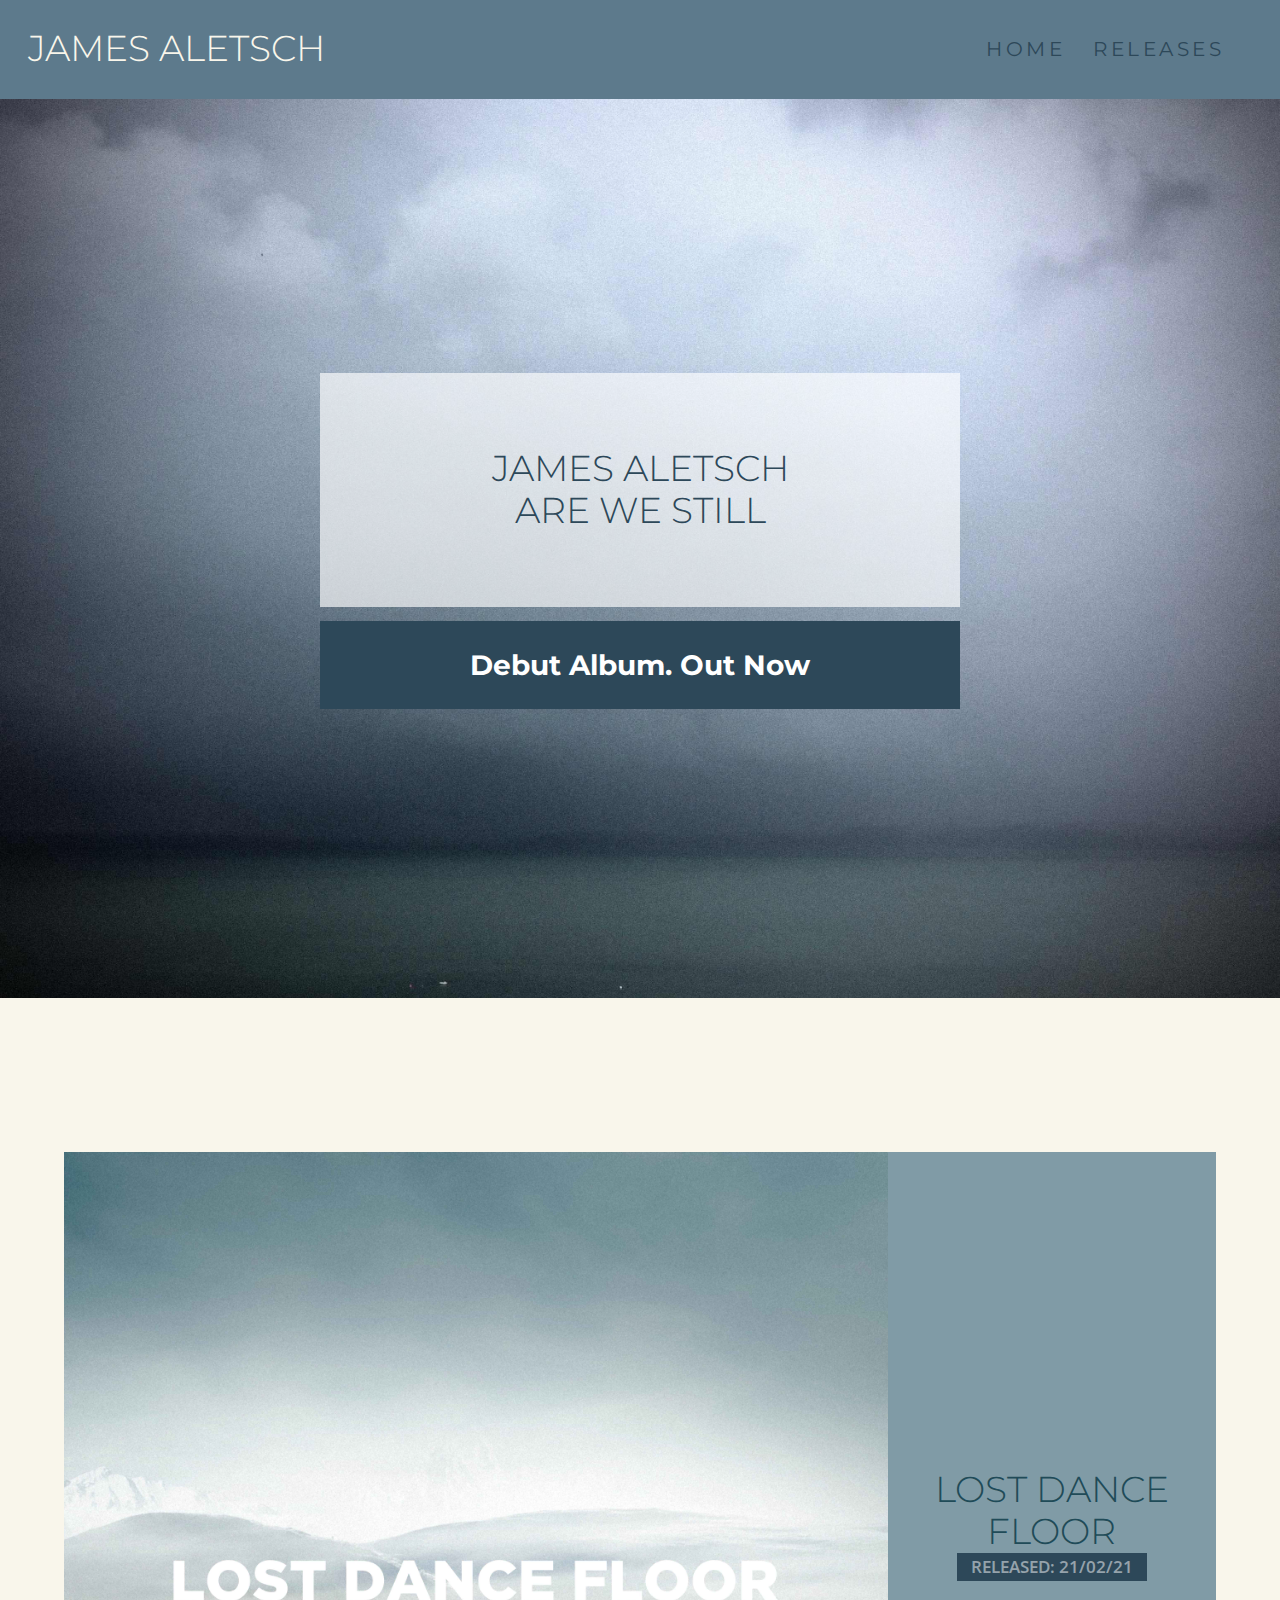
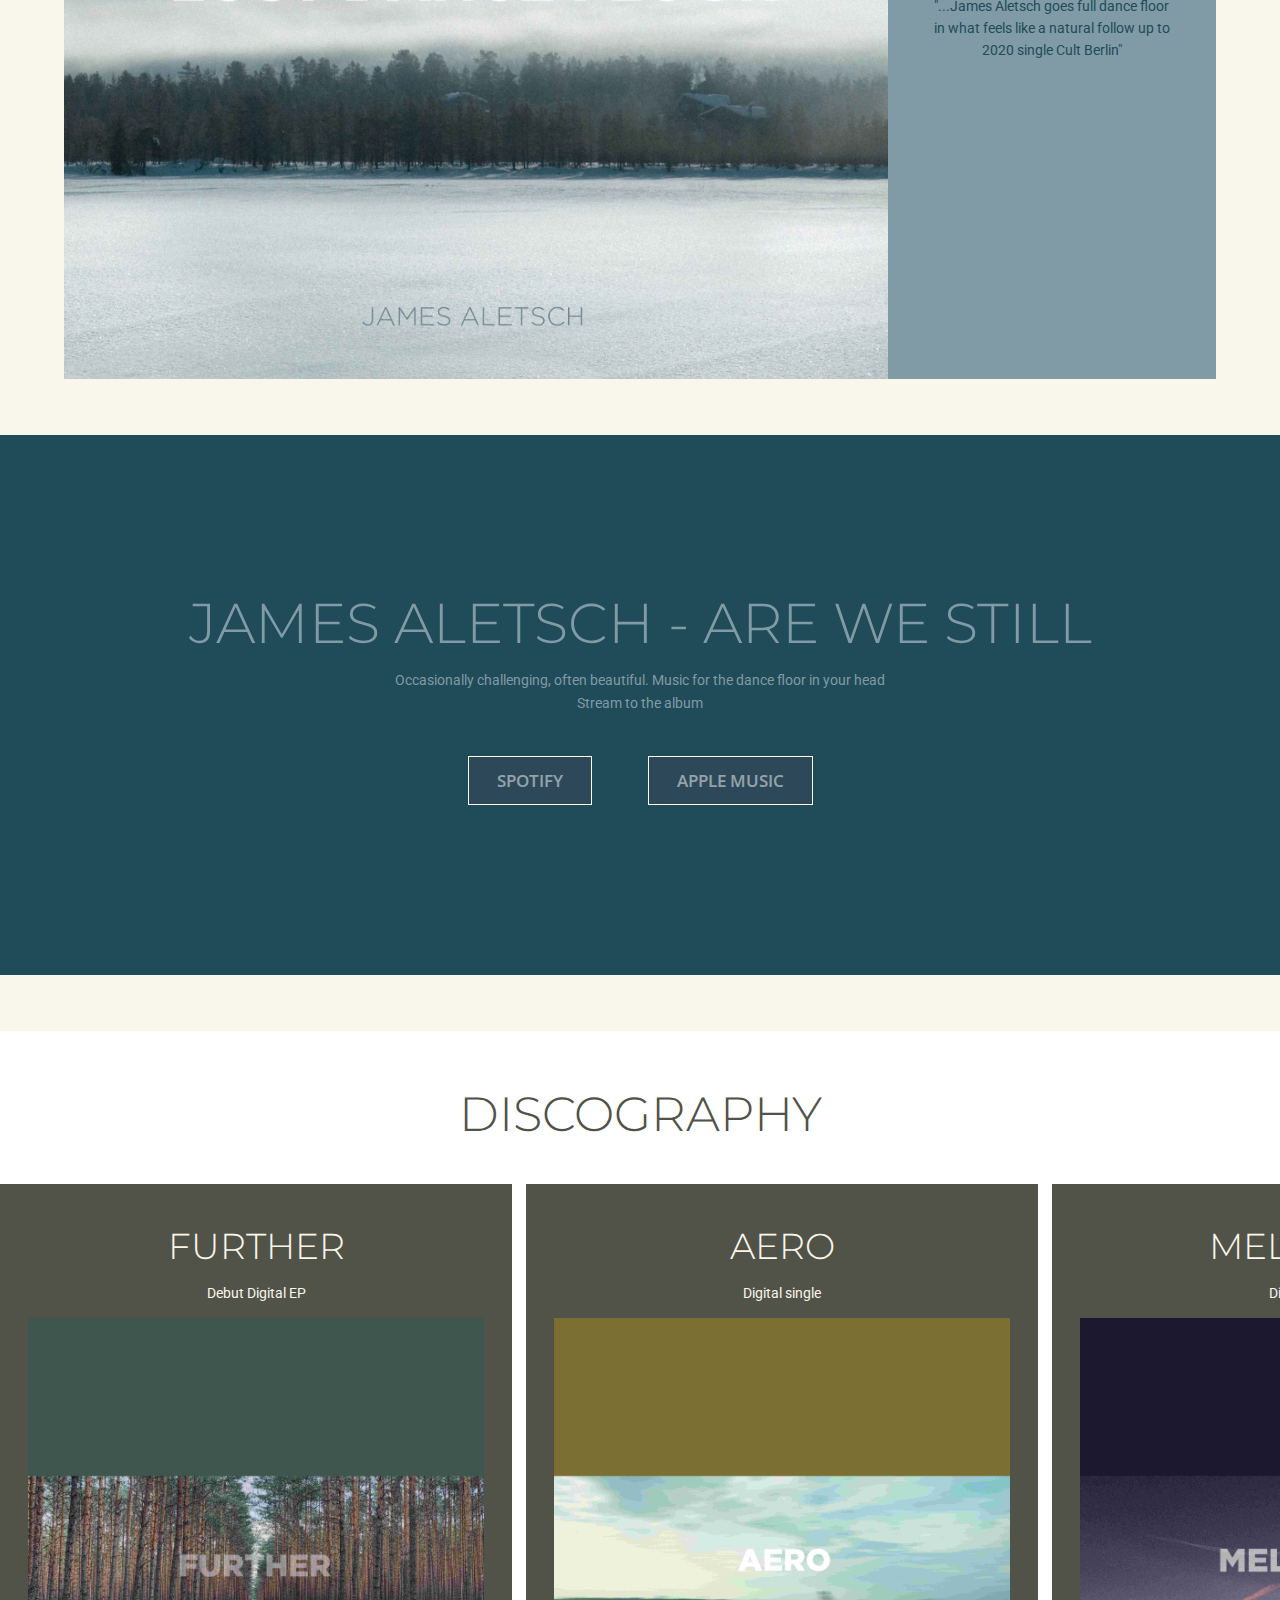
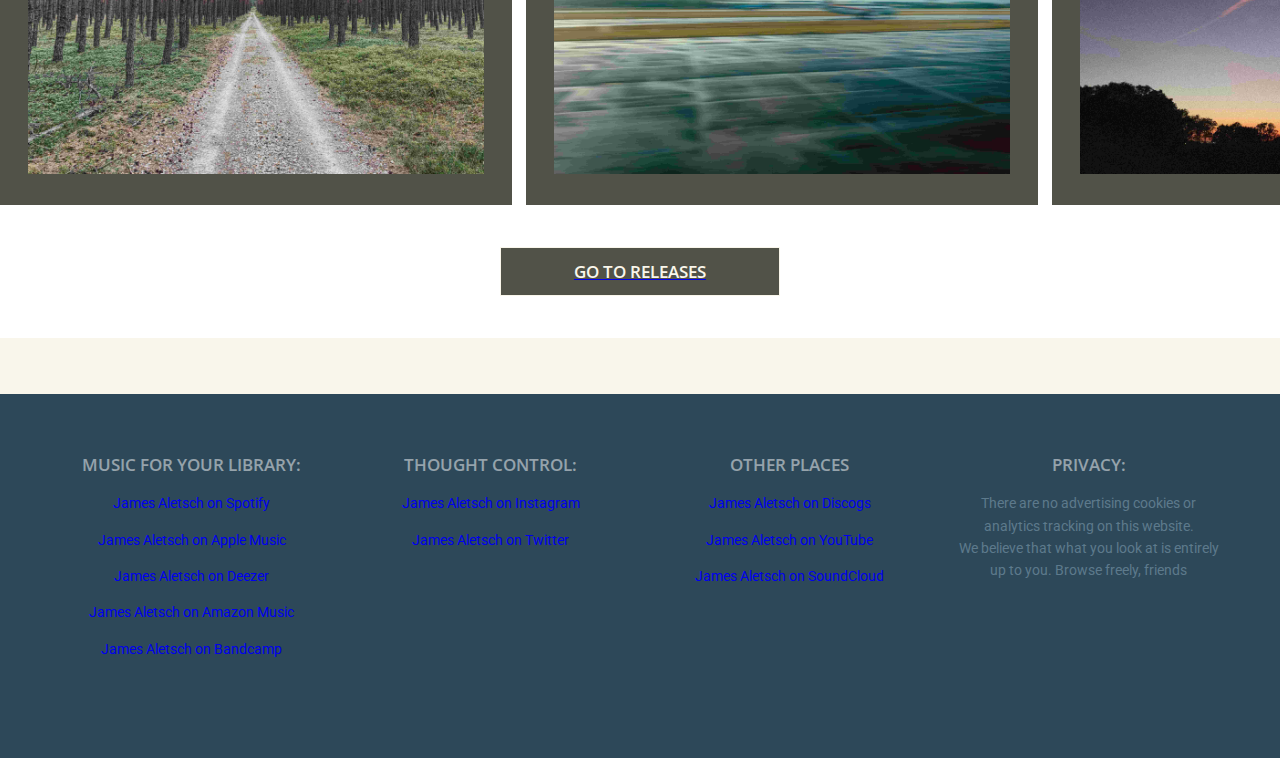
==== commit ff0b66d8: "Update index.html" ====
--- a/index.html
+++ b/index.html
@@ -131,7 +131,7 @@
 											
 			</div><!-- END SLIDE GROUP-->
 			
-						<a><h3>Go to releases</h3></a>
+						<a href="releases.html"><h3>Go to releases</h3></a>
 
 		</section>	
 		
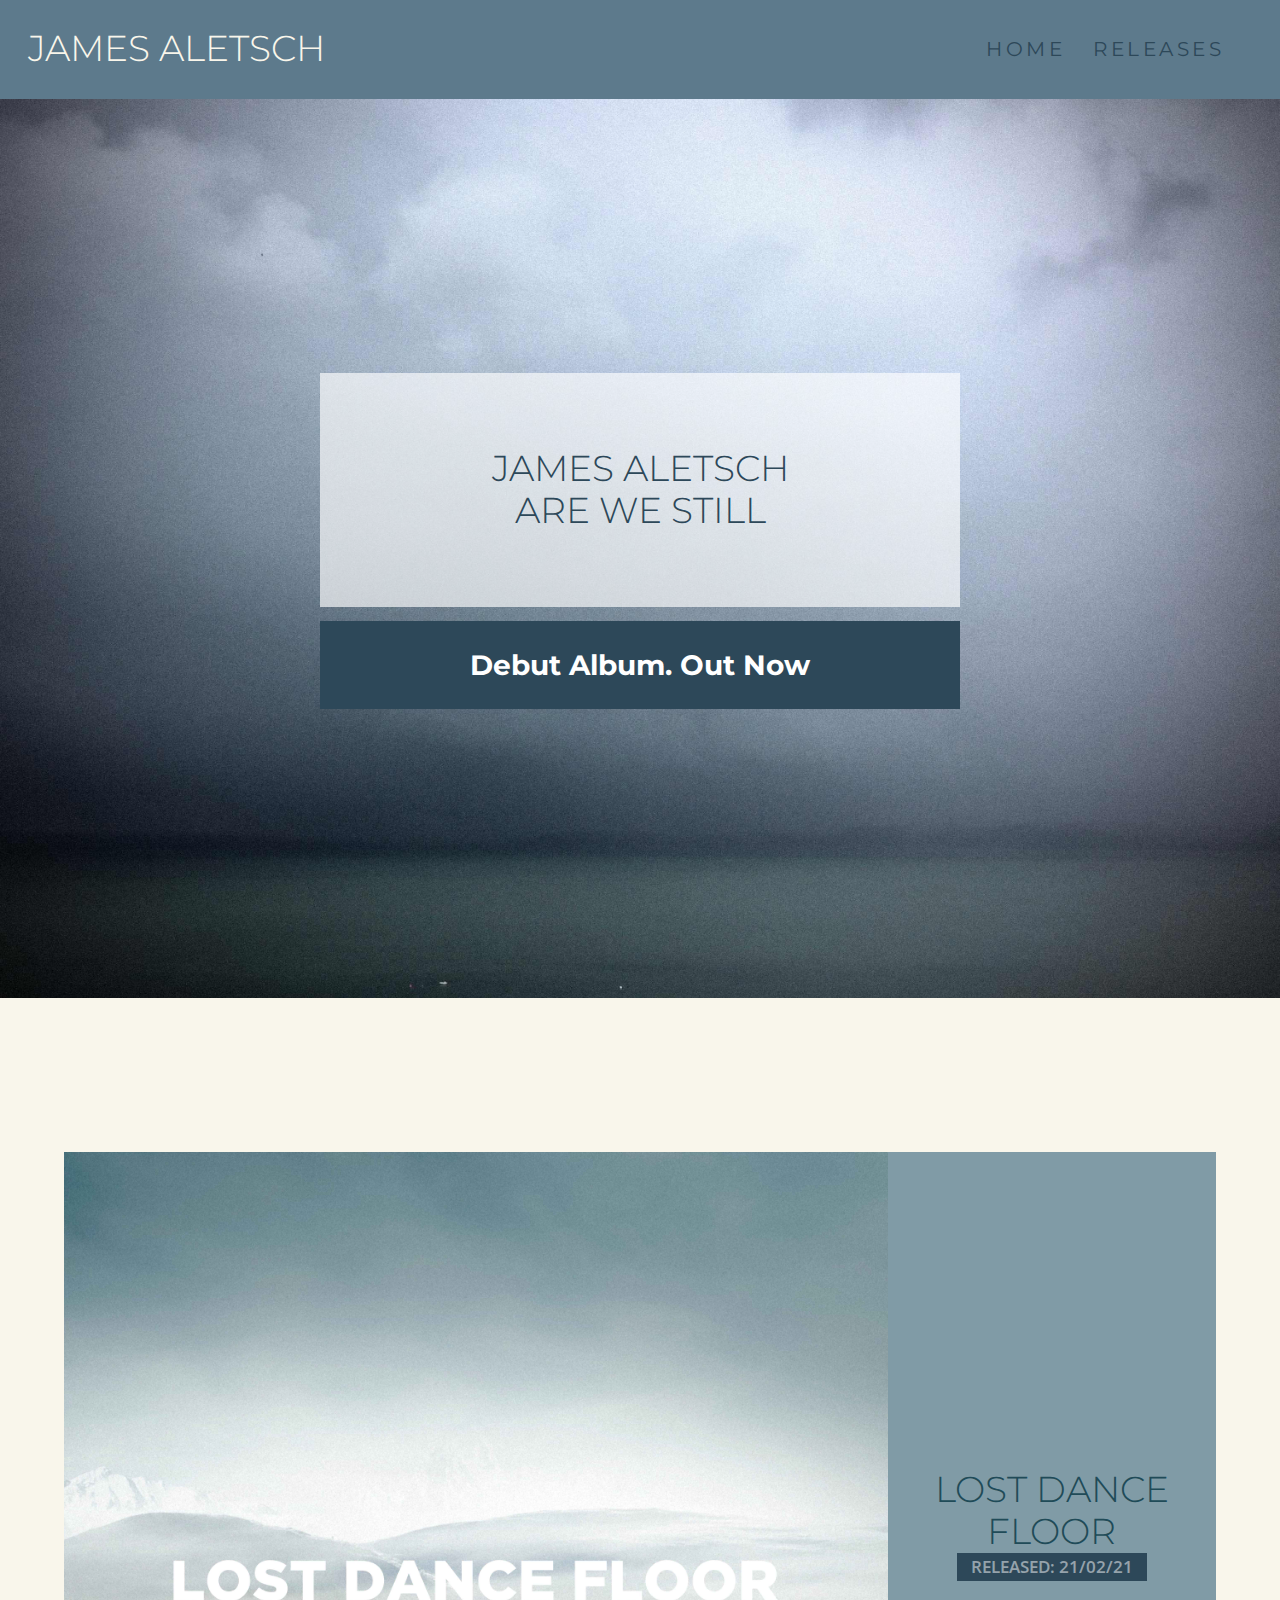
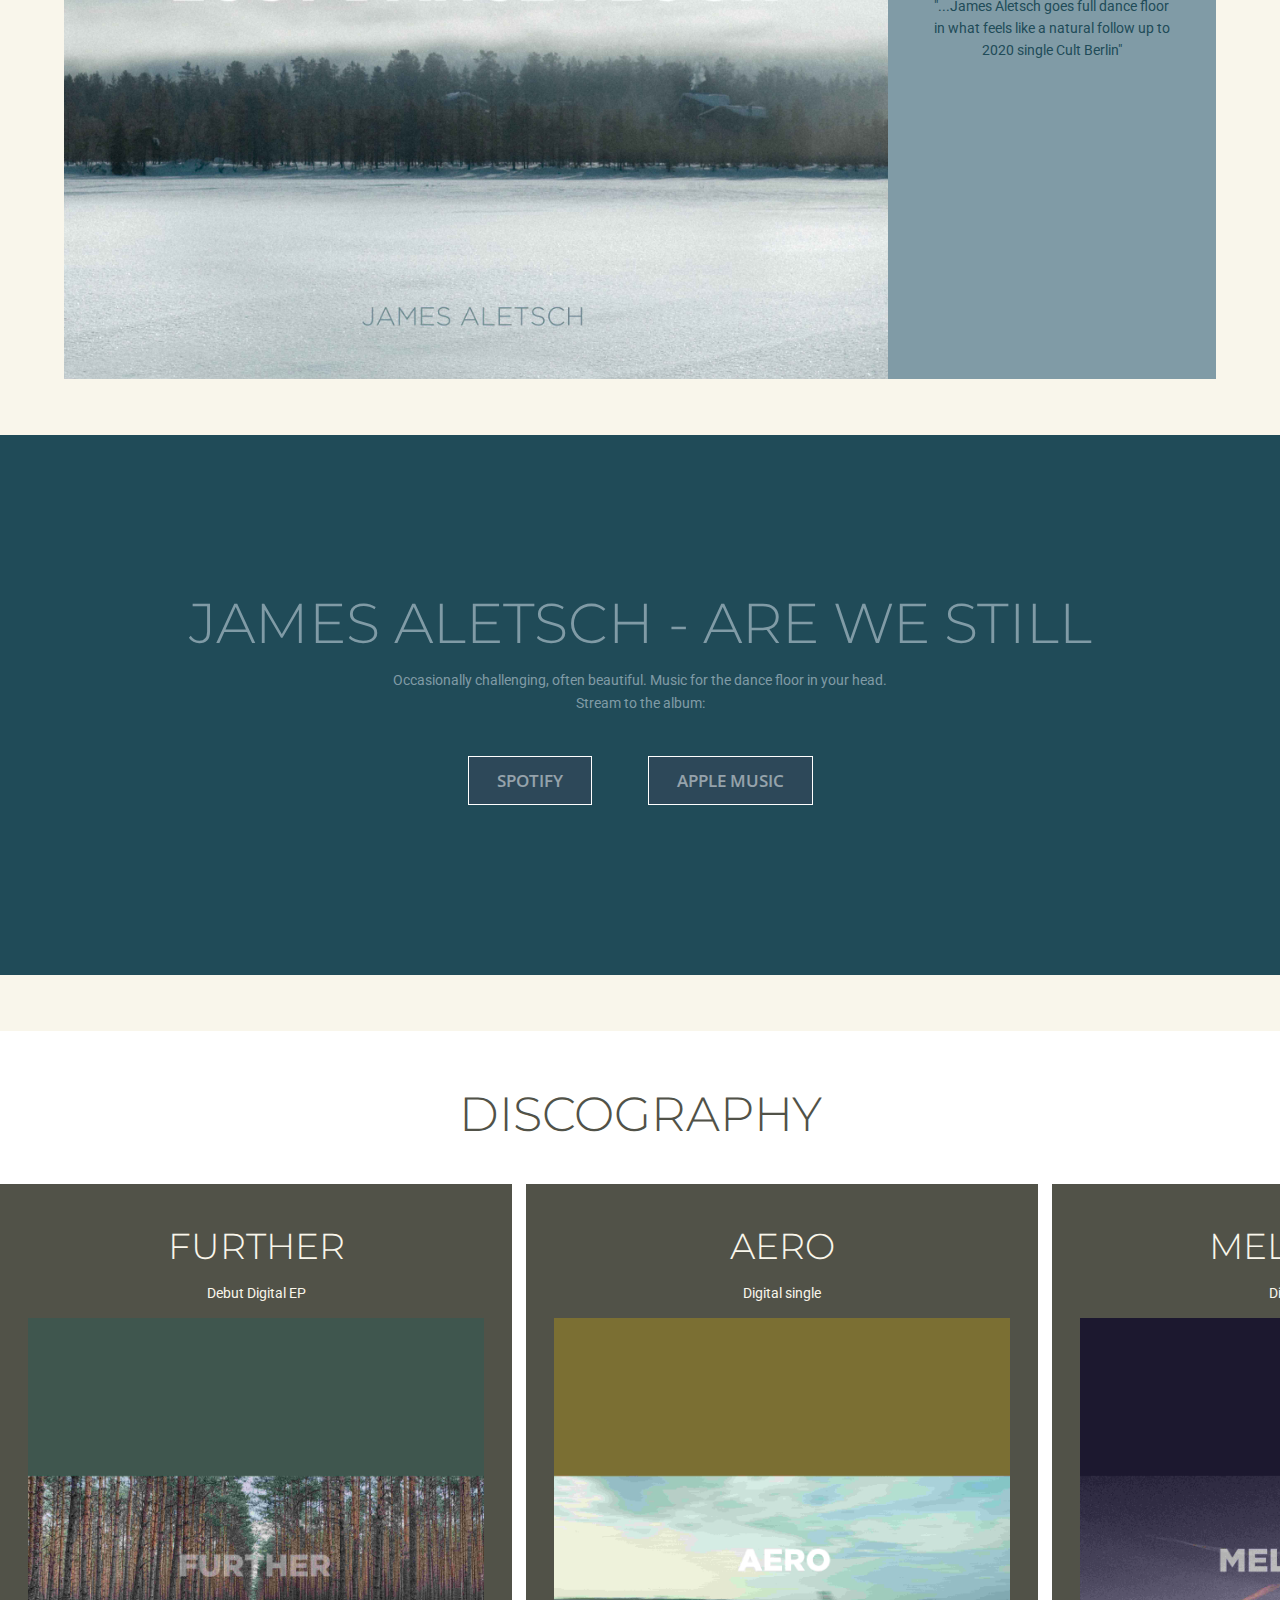
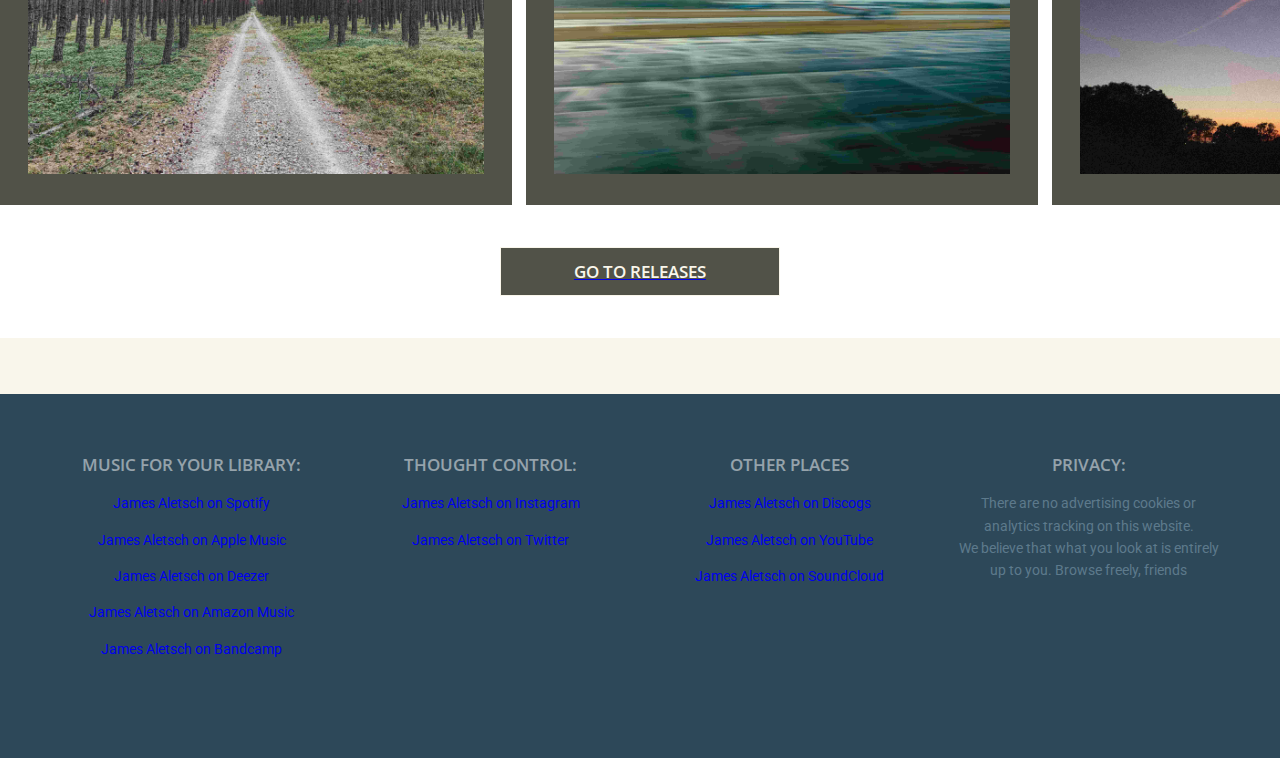
==== commit 15bfe09b: "Update index.html" ====
--- a/index.html
+++ b/index.html
@@ -79,7 +79,7 @@
 		
 		<section class="callout">
 			<h1>James Aletsch - Are We Still</h1>
-			<p>Occasionally challenging, often beautiful. Music for the dance floor in your head <br />Stream to the album</p>
+			<p>Occasionally challenging, often beautiful. Music for the dance floor in your head. <br />Stream to the album:</p>
 			<div class="buttongroup">
 <a href="https://open.spotify.com/album/28ayzU5PQptASEiqRcnk0U?si=1XWEAkDsRhKFLqAgyVvpkQ"><h3>SPOTIFY</h3></a><a href="https://music.apple.com/us/album/are-we-still/1523120228"><h3>APPLE MUSIC</h3></a></div>
 		</section>
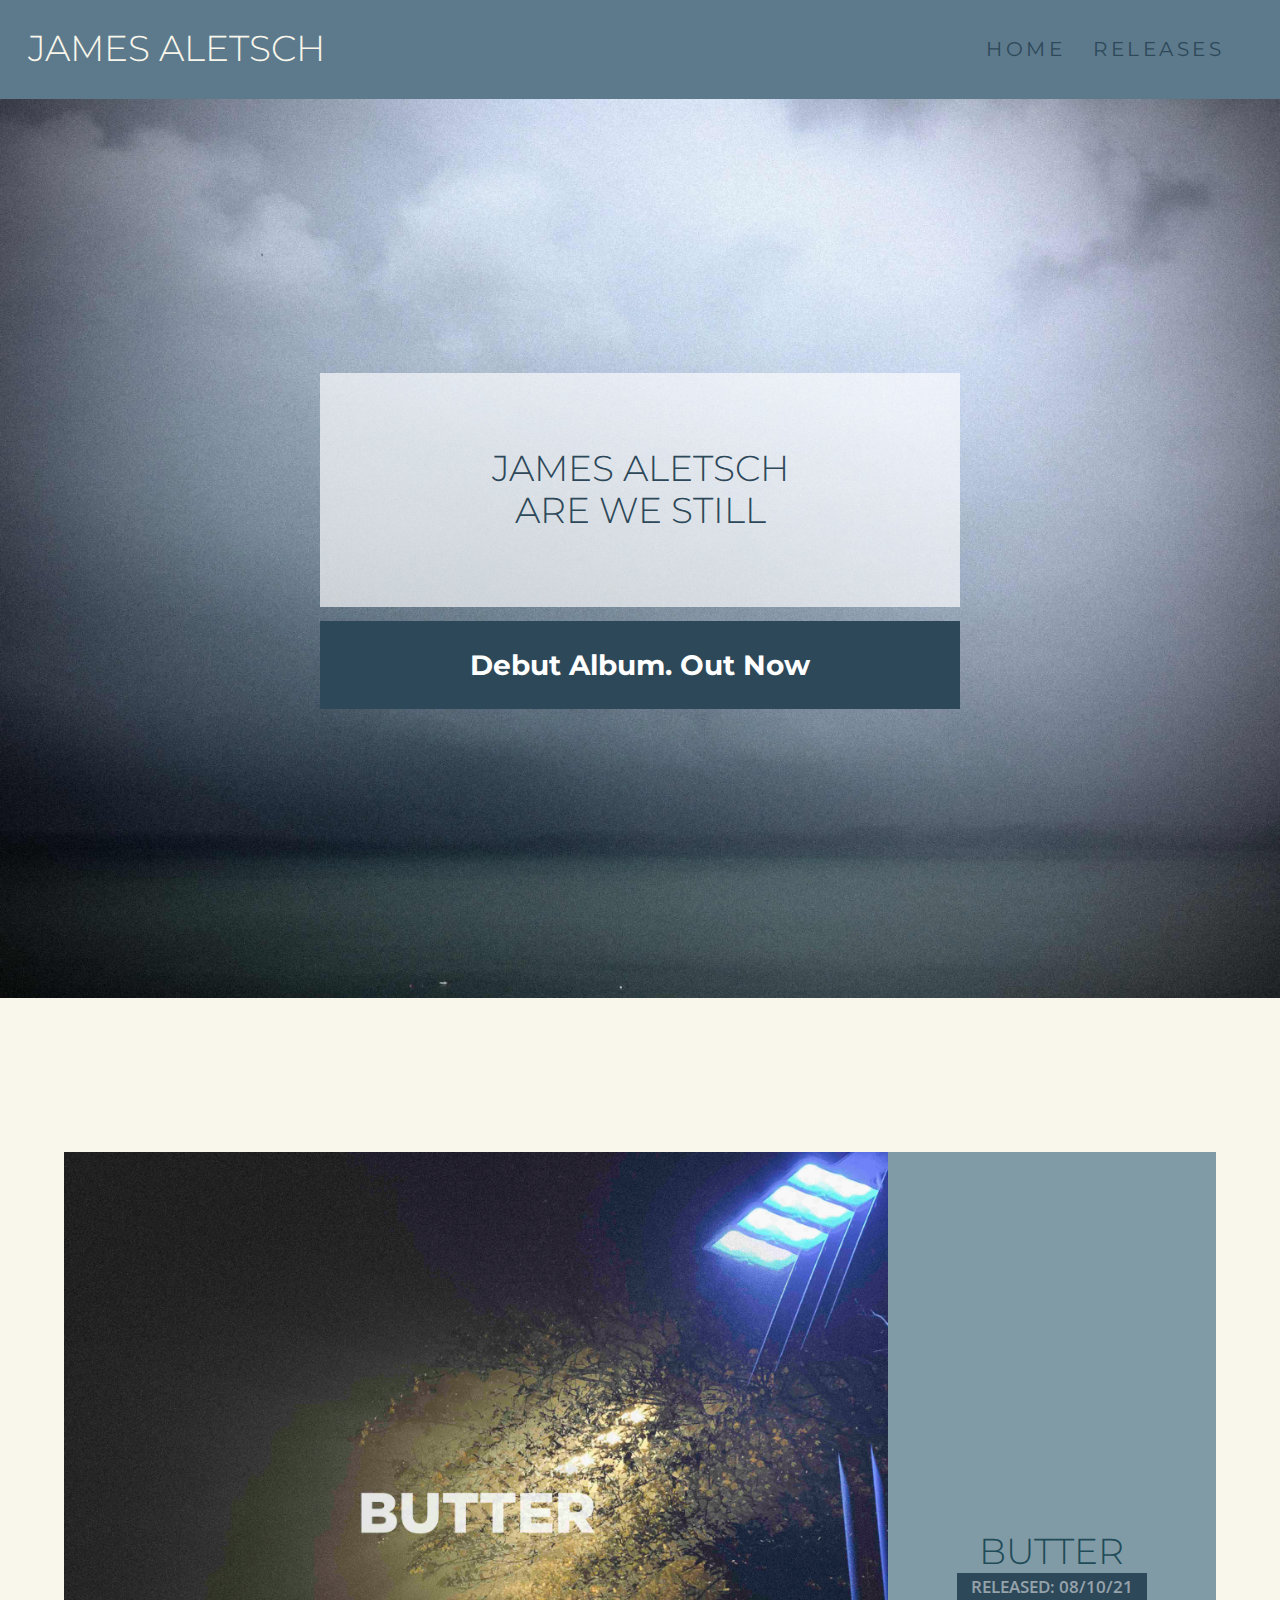
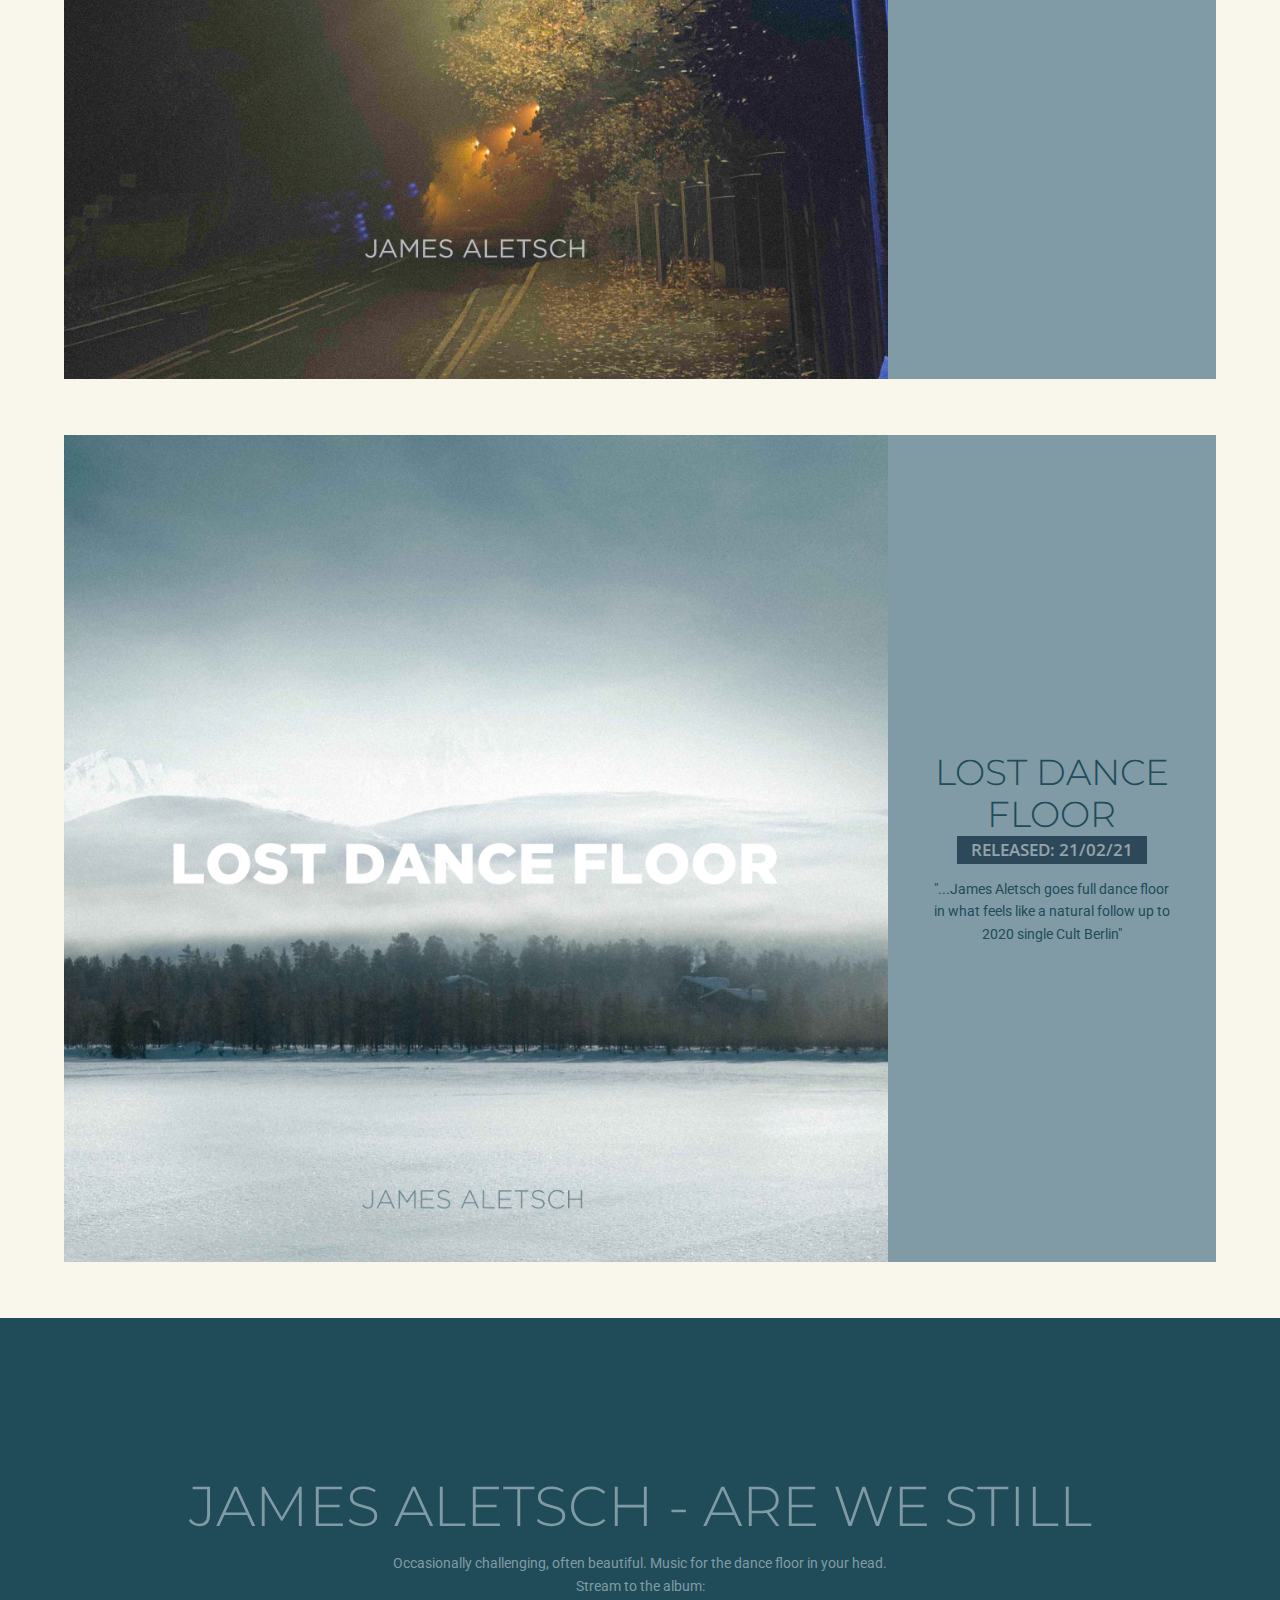
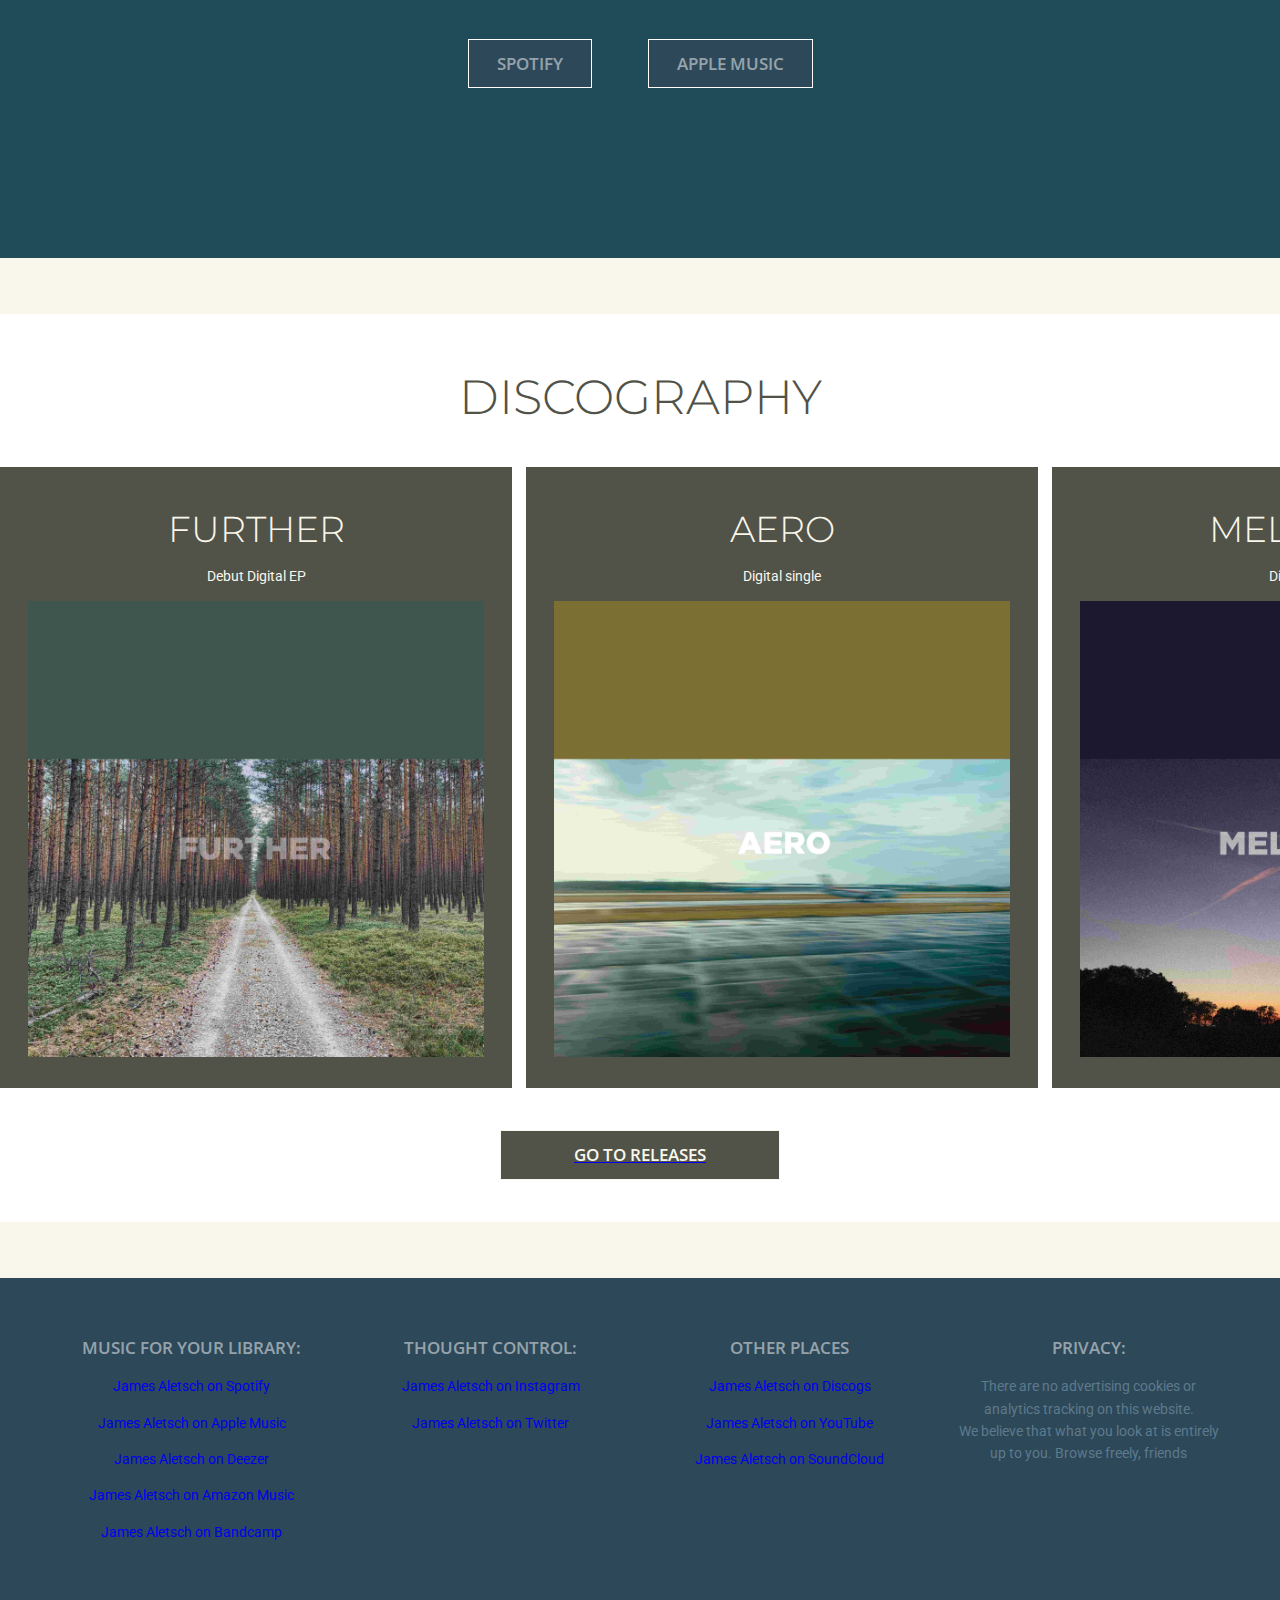
==== commit 1d88d099: "Butter Single" ====
--- a/index.html
+++ b/index.html
@@ -51,7 +51,16 @@
 	
 	
 	<main>
-		
+		<section class="offer">
+			<div class="imgarea"><img src="assets/img/BUTTER.jpg"></div>
+			<div class="offertext">
+				<h1>BUTTER</h1>
+				<h3>Released: 08/10/21</h3>
+				<p></p>
+			</div>	
+			
+		</section>	
+				
 		<section class="offer">
 			<div class="imgarea"><img src="assets/img/LOSTDANCEFLOOR.jpg"></div>
 			<div class="offertext">
@@ -128,7 +137,12 @@
 					<p>Digital single</p>
 					<img src="assets/img/LOSTDANCEFLOOR.jpg" alt="sketch1">
 				</div>					
-											
+
+				<div class="slide-item">
+					<h1>Butter</h1>
+					<p>Digital single</p>
+					<img src="assets/img/BUTTER.jpg" alt="sketch1">
+				</div>												
 			</div><!-- END SLIDE GROUP-->
 			
 						<a href="releases.html"><h3>Go to releases</h3></a>
--- a/assets/scss/style.css
+++ b/assets/scss/style.css
@@ -1,1044 +1 @@
-/*! normalize.css v8.0.1 | MIT License | github.com/necolas/normalize.css */
-/* Document
-   ========================================================================== */
-/**
- * 1. Correct the line height in all browsers.
- * 2. Prevent adjustments of font size after orientation changes in iOS.
- */
-* {
-  box-sizing: border-box;
-}
-
-html {
-  line-height: 1.15;
-  /* 1 */
-  -webkit-text-size-adjust: 100%;
-  /* 2 */
-}
-
-/* Sections
-   ========================================================================== */
-/**
- * Remove the margin in all browsers.
- */
-body {
-  margin: 0;
-}
-
-/**
- * Render the `main` element consistently in IE.
- */
-main {
-  display: block;
-}
-
-/**
- * Correct the font size and margin on `h1` elements within `section` and
- * `article` contexts in Chrome, Firefox, and Safari.
- */
-h1 {
-  font-size: 2em;
-  margin: 0.67em 0;
-}
-
-/* Grouping content
-   ========================================================================== */
-/**
- * 1. Add the correct box sizing in Firefox.
- * 2. Show the overflow in Edge and IE.
- */
-hr {
-  box-sizing: content-box;
-  /* 1 */
-  height: 0;
-  /* 1 */
-  overflow: visible;
-  /* 2 */
-}
-
-/**
- * 1. Correct the inheritance and scaling of font size in all browsers.
- * 2. Correct the odd `em` font sizing in all browsers.
- */
-pre {
-  font-family: monospace, monospace;
-  /* 1 */
-  font-size: 1em;
-  /* 2 */
-}
-
-/* Text-level semantics
-   ========================================================================== */
-/**
- * Remove the gray background on active links in IE 10.
- */
-a {
-  background-color: transparent;
-}
-
-/**
- * 1. Remove the bottom border in Chrome 57-
- * 2. Add the correct text decoration in Chrome, Edge, IE, Opera, and Safari.
- */
-abbr[title] {
-  border-bottom: none;
-  /* 1 */
-  text-decoration: underline;
-  /* 2 */
-  text-decoration: underline dotted;
-  /* 2 */
-}
-
-/**
- * Add the correct font weight in Chrome, Edge, and Safari.
- */
-b,
-strong {
-  font-weight: bolder;
-}
-
-/**
- * 1. Correct the inheritance and scaling of font size in all browsers.
- * 2. Correct the odd `em` font sizing in all browsers.
- */
-code,
-kbd,
-samp {
-  font-family: monospace, monospace;
-  /* 1 */
-  font-size: 1em;
-  /* 2 */
-}
-
-/**
- * Add the correct font size in all browsers.
- */
-small {
-  font-size: 80%;
-}
-
-/**
- * Prevent `sub` and `sup` elements from affecting the line height in
- * all browsers.
- */
-sub,
-sup {
-  font-size: 75%;
-  line-height: 0;
-  position: relative;
-  vertical-align: baseline;
-}
-
-sub {
-  bottom: -0.25em;
-}
-
-sup {
-  top: -0.5em;
-}
-
-/* Embedded content
-   ========================================================================== */
-/**
- * Remove the border on images inside links in IE 10.
- */
-img {
-  border-style: none;
-}
-
-/* Forms
-   ========================================================================== */
-/**
- * 1. Change the font styles in all browsers.
- * 2. Remove the margin in Firefox and Safari.
- */
-button,
-input,
-optgroup,
-select,
-textarea {
-  font-family: inherit;
-  /* 1 */
-  font-size: 100%;
-  /* 1 */
-  line-height: 1.15;
-  /* 1 */
-  margin: 0;
-  /* 2 */
-}
-
-/**
- * Show the overflow in IE.
- * 1. Show the overflow in Edge.
- */
-button,
-input {
-  /* 1 */
-  overflow: visible;
-}
-
-/**
- * Remove the inheritance of text transform in Edge, Firefox, and IE.
- * 1. Remove the inheritance of text transform in Firefox.
- */
-button,
-select {
-  /* 1 */
-  text-transform: none;
-}
-
-/**
- * Correct the inability to style clickable types in iOS and Safari.
- */
-button,
-[type=button],
-[type=reset],
-[type=submit] {
-  -webkit-appearance: button;
-}
-
-/**
- * Remove the inner border and padding in Firefox.
- */
-button::-moz-focus-inner,
-[type=button]::-moz-focus-inner,
-[type=reset]::-moz-focus-inner,
-[type=submit]::-moz-focus-inner {
-  border-style: none;
-  padding: 0;
-}
-
-/**
- * Restore the focus styles unset by the previous rule.
- */
-button:-moz-focusring,
-[type=button]:-moz-focusring,
-[type=reset]:-moz-focusring,
-[type=submit]:-moz-focusring {
-  outline: 1px dotted ButtonText;
-}
-
-/**
- * Correct the padding in Firefox.
- */
-fieldset {
-  padding: 0.35em 0.75em 0.625em;
-}
-
-/**
- * 1. Correct the text wrapping in Edge and IE.
- * 2. Correct the color inheritance from `fieldset` elements in IE.
- * 3. Remove the padding so developers are not caught out when they zero out
- *    `fieldset` elements in all browsers.
- */
-legend {
-  box-sizing: border-box;
-  /* 1 */
-  color: inherit;
-  /* 2 */
-  display: table;
-  /* 1 */
-  max-width: 100%;
-  /* 1 */
-  padding: 0;
-  /* 3 */
-  white-space: normal;
-  /* 1 */
-}
-
-/**
- * Add the correct vertical alignment in Chrome, Firefox, and Opera.
- */
-progress {
-  vertical-align: baseline;
-}
-
-/**
- * Remove the default vertical scrollbar in IE 10+.
- */
-textarea {
-  overflow: auto;
-}
-
-/**
- * 1. Add the correct box sizing in IE 10.
- * 2. Remove the padding in IE 10.
- */
-[type=checkbox],
-[type=radio] {
-  box-sizing: border-box;
-  /* 1 */
-  padding: 0;
-  /* 2 */
-}
-
-/**
- * Correct the cursor style of increment and decrement buttons in Chrome.
- */
-[type=number]::-webkit-inner-spin-button,
-[type=number]::-webkit-outer-spin-button {
-  height: auto;
-}
-
-/**
- * 1. Correct the odd appearance in Chrome and Safari.
- * 2. Correct the outline style in Safari.
- */
-[type=search] {
-  -webkit-appearance: textfield;
-  /* 1 */
-  outline-offset: -2px;
-  /* 2 */
-}
-
-/**
- * Remove the inner padding in Chrome and Safari on macOS.
- */
-[type=search]::-webkit-search-decoration {
-  -webkit-appearance: none;
-}
-
-/**
- * 1. Correct the inability to style clickable types in iOS and Safari.
- * 2. Change font properties to `inherit` in Safari.
- */
-::-webkit-file-upload-button {
-  -webkit-appearance: button;
-  /* 1 */
-  font: inherit;
-  /* 2 */
-}
-
-/* Interactive
-   ========================================================================== */
-/*
- * Add the correct display in Edge, IE 10+, and Firefox.
- */
-details {
-  display: block;
-}
-
-/*
- * Add the correct display in all browsers.
- */
-summary {
-  display: list-item;
-}
-
-/* Misc
-   ========================================================================== */
-/**
- * Add the correct display in IE 10+.
- */
-template {
-  display: none;
-}
-
-/**
- * Add the correct display in IE 10.
- */
-[hidden] {
-  display: none;
-}
-
-html {
-  box-sizing: border-box;
-}
-
-*, *:before, *:after {
-  box-sizing: inherit;
-}
-
-/* apply a natural box layout model to all elements, but allowing components to change:  https://www.paulirish.com/2012/box-sizing-border-box-ftw/ */
-.group:before, .group:after {
-  content: "";
-  display: table;
-}
-.group:after {
-  clear: both;
-}
-.group {
-  zoom: 1;
-}
-
-.hide {
-  display: none;
-}
-
-html {
-  font-size: 87.5%;
-}
-
-body {
-  font-family: "Roboto", sans-serif;
-  font-size: 1em;
-  color: #2d4859;
-  background: #f9f6eb;
-  min-width: 320px;
-}
-
-h1 {
-  font-family: "Montserrat", sans-serif;
-  /* letter-spacing: .25rem;  */
-  font-size: 2.6rem;
-  margin: 1rem 0 0;
-  font-weight: 300;
-  text-transform: uppercase;
-}
-
-h2 {
-  font-family: "Montserrat", sans-serif;
-  /* letter-spacing: .25rem; */
-  font-size: 2rem;
-  margin: 1rem 0 0;
-}
-
-h3 {
-  font-family: "Open Sans", sans-serif;
-  text-transform: uppercase;
-  font-weight: 600;
-  font-size: 1.2rem;
-  background: #2d4859;
-  color: rgba(255, 255, 255, 0.5);
-  display: inline-block;
-  padding: 0.3rem 1rem;
-  margin: 0;
-}
-
-p {
-  font-family: "Roboto", sans-serif;
-  line-height: 1.6rem;
-}
-
-nav {
-  border-bottom: 1px solid #5D7A8C;
-  padding: 1rem;
-  position: fixed;
-  top: 0;
-  background: #5D7A8C;
-  color: #f9f6eb;
-  width: 100vw;
-  z-index: 50;
-  /* 320px / 14px = 22.85em */
-  /* 360px / 14px = 25.714 */
-  /* 500px / 14px = 35.714em */
-  /* 768px / 14px = 54.857em */
-  /* 1224px / 14px = 87.428em */
-}
-@media only screen and (min-width: 54.857em) {
-  nav {
-    display: flex;
-    justify-content: space-between;
-    padding: 2rem;
-  }
-}
-@media only screen and (min-width: 87.428em) {
-  nav {
-    padding: 3rem;
-  }
-}
-nav .fullburger {
-  position: absolute;
-  top: 1.4rem;
-  right: 2rem;
-  /* 360px / 14px = 25.714 */
-  /* 500px / 14px = 35.714em */
-}
-@media only screen and (min-width: 25.714em) {
-  nav .fullburger {
-    top: 2rem;
-  }
-}
-@media only screen and (min-width: 35.714em) {
-  nav .fullburger {
-    display: none;
-  }
-}
-nav .fullburger .burger {
-  display: block;
-  width: 1.8rem;
-  height: 0.1rem;
-  margin-bottom: 0.4rem;
-  position: relative;
-  background: #f9f6eb;
-  border-radius: 1px;
-  z-index: 1;
-  transform-origin: 4px 0px;
-  transition: transform 0.6s cubic-bezier(0.77, 0.2, 0.05, 1), background 0.6s cubic-bezier(0.77, 0.2, 0.05, 1), opacity 0.55s ease;
-}
-nav .fullburger .burger:first-child {
-  transform-origin: 0% 0%;
-}
-nav .fullburger .burger:nth-last-child(2) {
-  transform-origin: 0% 100%;
-}
-nav .fullburger.toggled .burger {
-  opacity: 1;
-  transform: rotate(-45deg) translate(-2px, -1px);
-  background: #f9f6eb;
-}
-nav .fullburger.toggled .burger:nth-last-child(2) {
-  opacity: 0;
-  transform: rotate(0deg) scale(0.2, 0.2);
-}
-nav .fullburger.toggled .burger:nth-last-child(3) {
-  transform: rotate(45deg) translate(0, -1px);
-}
-nav .title h1 {
-  margin: 0;
-  display: block;
-  font-size: 1.8rem;
-  z-index: 555;
-  /* 360px / 14px = 25.714 */
-  /* 500px / 14px = 35.714em */
-  /* 768px / 14px = 54.857em */
-}
-@media only screen and (min-width: 25.714em) {
-  nav .title h1 {
-    font-size: 2.6rem;
-  }
-}
-@media only screen and (min-width: 35.714em) {
-  nav .title h1 {
-    text-align: center;
-  }
-}
-@media only screen and (min-width: 54.857em) {
-  nav .title h1 {
-    text-align: left;
-  }
-}
-nav ul {
-  height: 100vh;
-  width: 80vw;
-  background: #5D7A8C;
-  padding: 3rem 1rem;
-  line-height: 3rem;
-  position: absolute;
-  top: 3rem;
-  left: -100vw;
-  transition: 0.6s cubic-bezier(0.77, 0.2, 0.05, 1) all;
-  /* 500px / 14px = 35.714em */
-  /* 768px / 14px = 54.857em */
-}
-nav ul.open {
-  left: 0rem;
-  background: #5D7A8C;
-  height: 100vh;
-  list-style: none;
-  transition: 0.6s cubic-bezier(0.77, 0.2, 0.05, 1) all;
-  /* 500px / 14px = 35.714em */
-}
-@media only screen and (min-width: 35.714em) {
-  nav ul.open {
-    height: auto;
-    background: none;
-    display: flex;
-    justify-content: space-around;
-    padding: 0;
-    margin: 0;
-    width: auto;
-  }
-}
-@media only screen and (min-width: 35.714em) {
-  nav ul {
-    position: static;
-    border: none;
-    height: auto;
-    background: none;
-    display: flex;
-    justify-content: space-around;
-    padding: 0;
-    margin: 0 auto;
-  }
-}
-@media only screen and (min-width: 54.857em) {
-  nav ul {
-    position: static;
-    border: none;
-    height: auto;
-    display: flex;
-    justify-content: flex-end;
-    padding: 0;
-    margin: 0;
-    width: auto;
-  }
-}
-nav ul li {
-  border-top: 1px solid #2d4859;
-  padding: 1rem;
-  list-style: none;
-  margin-right: 2rem;
-  font-family: "Montserrat", sans-serif;
-  letter-spacing: 0.25rem;
-  font-size: 1.4rem;
-  text-transform: uppercase;
-  transition: ease-in all 0.5s;
-  /* 500px / 14px = 35.714em */
-}
-@media only screen and (min-width: 35.714em) {
-  nav ul li {
-    border: none;
-    padding: 0;
-  }
-}
-nav ul li:last-ot-type {
-  margin-right: 0;
-}
-nav ul li a {
-  text-decoration: none;
-  color: #2d4859;
-}
-nav ul li a:hover, nav ul li a :active {
-  text-decoration: underline;
-  color: #f9f6eb;
-}
-
-header {
-  background: url(../../assets/img/AREWESTILL-AW.jpg) no-repeat;
-  background-position: center center;
-  background-attachment: scroll;
-  background-size: cover;
-  width: 100%;
-  height: 100vh;
-  display: flex;
-  flex-direction: column;
-  justify-content: center;
-  /* 360px / 14px = 25.714 */
-  /* 500px / 14px = 35.714em */
-  /* 1224px / 14px = 87.428em */
-}
-@media only screen and (min-width: 25.714em) {
-  header {
-    margin-top: 5rem;
-  }
-}
-@media only screen and (min-width: 35.714em) {
-  header {
-    margin-top: 7rem;
-  }
-}
-@media only screen and (min-width: 87.428em) {
-  header {
-    margin-top: 9rem;
-  }
-}
-header .hero {
-  background: rgba(255, 255, 255, 0.66);
-  width: 80vw;
-  min-height: 26vh;
-  margin: 0 auto;
-  text-align: center;
-  padding: 2rem;
-  display: flex;
-  flex-direction: column;
-  justify-content: center;
-  /* 360px / 14px = 25.714 */
-  /* 500px / 14px = 35.714em */
-  /* 768px / 14px = 54.857em */
-  /* 1224px / 14px = 87.428em */
-}
-header .hero h1 {
-  margin: 0;
-}
-@media only screen and (min-width: 25.714em) {
-  header .hero {
-    width: 70vw;
-  }
-}
-@media only screen and (min-width: 35.714em) {
-  header .hero {
-    width: 60vw;
-  }
-}
-@media only screen and (min-width: 54.857em) {
-  header .hero {
-    width: 50vw;
-  }
-}
-@media only screen and (min-width: 87.428em) {
-  header .hero {
-    width: 40vw;
-  }
-}
-header a {
-  text-decoration: none;
-}
-header a:hover {
-  text-decoration: underline;
-  color: #fff;
-}
-header h2 {
-  background: #2d4859;
-  color: #fff;
-  margin: 1rem auto;
-  padding: 2rem;
-  width: 60vw;
-  text-align: center;
-  /* 360px / 14px = 25.714 */
-  /* 500px / 14px = 35.714em */
-  /* 768px / 14px = 54.857em */
-  /* 1224px / 14px = 87.428em */
-}
-@media only screen and (min-width: 25.714em) {
-  header h2 {
-    width: 70vw;
-  }
-}
-@media only screen and (min-width: 35.714em) {
-  header h2 {
-    width: 60vw;
-  }
-}
-@media only screen and (min-width: 54.857em) {
-  header h2 {
-    width: 50vw;
-  }
-}
-@media only screen and (min-width: 87.428em) {
-  header h2 {
-    width: 40vw;
-  }
-}
-
-main {
-  padding: 0;
-  margin: 11rem auto 2rem;
-  /* 360px / 14px = 25.714 */
-  /* 500px / 14px = 35.714em */
-  /* 1224px / 14px = 87.428em */
-}
-@media only screen and (min-width: 25.714em) {
-  main {
-    margin-top: 11rem;
-  }
-}
-@media only screen and (min-width: 35.714em) {
-  main {
-    margin-top: 11rem;
-  }
-}
-@media only screen and (min-width: 87.428em) {
-  main {
-    margin-top: 12rem;
-  }
-}
-main img {
-  max-width: 100%;
-}
-main section {
-  width: 90vw;
-  margin: 0 5vw 4rem;
-  display: flex;
-  align-items: center;
-  flex-direction: column;
-  overflow: hidden;
-  /* 768px / 14px = 54.857em */
-}
-@media only screen and (min-width: 54.857em) {
-  main section {
-    flex-direction: row;
-  }
-}
-main section.callout {
-  background: #204b58;
-  min-height: 60vh;
-  padding: 3rem;
-  width: 100%;
-  margin: 0 0 4rem 0;
-  flex-direction: column;
-  text-align: center;
-  justify-content: center;
-}
-main section.callout h1 {
-  color: #809BA6;
-  font-size: 4rem;
-}
-main section.callout h3 {
-  border: 1px solid #fff;
-  padding: 1rem 2rem;
-  margin: 2rem;
-}
-main section.callout a h3:hover {
-  background: #fff;
-  border: 1px solid #809BA6;
-  color: #809BA6;
-}
-main section.callout p {
-  color: #809BA6;
-}
-main section.left {
-  color: #6d5066;
-}
-main section.left h3 {
-  background: #6d5066;
-  color: #fff;
-}
-main section.alt {
-  color: #515248;
-}
-main section.alt h3 {
-  background: #515248;
-  color: #fff;
-}
-main section .imgarea {
-  width: 100vw;
-  object-fit: cover;
-  margin-bottom: -5px;
-  margin-left: -5px;
-}
-main section .textarea {
-  width: 90%;
-  text-align: center;
-  margin: 4rem auto 0;
-  padding: 2rem;
-  margin-bottom: -50%;
-  z-index: -1;
-  /* 768px / 14px = 54.857em */
-}
-@media only screen and (min-width: 54.857em) {
-  main section .textarea h1 {
-    font-size: 3rem;
-  }
-  main section .textarea p {
-    font-size: 1.2rem;
-    margin: 2rem;
-    font-weight: lighter;
-  }
-}
-main section .textarea.lefttext {
-  background: #d9bed2;
-  padding: 2rem;
-  color: #6d5066;
-  /* 360px / 14px = 25.714 */
-  /* 500px / 14px = 35.714em */
-  /* 768px / 14px = 54.857em */
-  /* 1224px / 14px = 87.428em */
-}
-@media only screen and (min-width: 25.714em) {
-  main section .textarea.lefttext {
-    width: 80%;
-  }
-}
-@media only screen and (min-width: 35.714em) {
-  main section .textarea.lefttext {
-    width: 70%;
-    margin-bottom: -20%;
-  }
-}
-@media only screen and (min-width: 54.857em) {
-  main section .textarea.lefttext {
-    width: 60%;
-    margin: auto;
-    margin-right: -20%;
-  }
-}
-@media only screen and (min-width: 87.428em) {
-  main section .textarea.lefttext {
-    margin: auto;
-    margin-right: -10%;
-    padding: 4rem;
-  }
-}
-main section .textarea.alttext {
-  background: #fff;
-  padding: 2rem;
-  color: #515248;
-  /* 360px / 14px = 25.714 */
-  /* 500px / 14px = 35.714em */
-  /* 768px / 14px = 54.857em */
-  /* 1224px / 14px = 87.428em */
-}
-@media only screen and (min-width: 25.714em) {
-  main section .textarea.alttext {
-    width: 80%;
-  }
-}
-@media only screen and (min-width: 35.714em) {
-  main section .textarea.alttext {
-    width: 60%;
-    margin-bottom: -20%;
-  }
-}
-@media only screen and (min-width: 54.857em) {
-  main section .textarea.alttext {
-    width: 60%;
-    margin: auto;
-    margin-right: -20%;
-  }
-}
-@media only screen and (min-width: 87.428em) {
-  main section .textarea.alttext {
-    width: 40%;
-    margin: auto;
-    margin-right: -10%;
-    padding: 4rem;
-  }
-}
-main section.offer {
-  display: flex;
-  background: #809BA6;
-  /* 360px / 14px = 25.714 */
-  /* 500px / 14px = 35.714em */
-  /* 768px / 14px = 54.857em */
-  /* 1224px / 14px = 87.428em */
-}
-main section.offer .offertext {
-  text-align: center;
-  background: #809BA6;
-  padding: 2rem;
-  color: #204b58;
-  margin: 0 auto;
-  /* 768px / 14px = 54.857em */
-  /* 1224px / 14px = 87.428em */
-}
-@media only screen and (min-width: 54.857em) {
-  main section.offer .offertext {
-    width: 40%;
-    padding: 2rem 3rem;
-  }
-}
-@media only screen and (min-width: 87.428em) {
-  main section.offer .offertext {
-    padding: 2rem 4rem;
-  }
-}
-main section.slide-section {
-  background: #fff;
-  padding: 3rem 0;
-  width: 100%;
-  max-width: 100%;
-  margin: 0 0 4rem 0;
-  display: block;
-  align-items: center;
-  flex-direction: column;
-  color: #f9f6eb;
-}
-main section.slide-section .slide-section-title {
-  text-align: center;
-  color: #515248;
-  /* 500px / 14px = 35.714em */
-}
-@media only screen and (min-width: 35.714em) {
-  main section.slide-section .slide-section-title h1 {
-    font-size: 3.4rem;
-    margin-bottom: 3rem;
-  }
-}
-main section.slide-section a h3 {
-  border: 1px solid #f9f6eb;
-  background: #515248;
-  padding: 1rem 2rem;
-  margin: 0 auto;
-  color: #f9f6eb;
-  display: block;
-  display: block;
-  width: 20rem;
-  text-align: center;
-}
-main section.slide-section a h3:hover {
-  background: #fff;
-  border: 1px solid #515248;
-  color: #515248;
-}
-main section.slide-section .slide-group {
-  margin: 3rem 0;
-  min-width: 100%;
-  display: flex;
-  text-align: center;
-  overflow-x: scroll;
-  scroll-snap-type: x mandatory;
-  scroll-padding: 0 50%;
-}
-main section.slide-section .slide-group .slide-item {
-  background: #515248;
-  color: #f9f6eb;
-  min-width: 60vw;
-  width: 60vw;
-  max-width: 70vw;
-  margin: 0 1rem 0 0;
-  padding: 2rem;
-  scroll-snap-align: center;
-  overflow: visible;
-  /* 768px / 14px = 54.857em */
-  /* 1224px / 14px = 87.428em */
-}
-main section.slide-section .slide-group .slide-item img {
-  margin: 0 auto;
-  opacity: 1;
-}
-@media only screen and (min-width: 54.857em) {
-  main section.slide-section .slide-group .slide-item {
-    min-width: 40vw;
-    width: 40vw;
-  }
-}
-@media only screen and (min-width: 87.428em) {
-  main section.slide-section .slide-group .slide-item {
-    min-width: 30vw;
-    width: 30vw;
-  }
-}
-main .grid-title {
-  margin: 5rem auto 3rem;
-  text-align: center;
-}
-main .grid {
-  display: flex;
-  flex-wrap: wrap;
-}
-main .grid .card {
-  max-width: 400px;
-  margin: 0 auto 3rem;
-  padding: 2rem;
-  border: 1px solid black;
-  background: #515248;
-  color: #f9f6eb;
-}
-main .grid .card h1 {
-  color: #fff;
-}
-main .grid .card a, main .grid .card a:visited {
-  color: #fff;
-  text-decoration: none;
-}
-main .grid .card a:hover {
-  color: #fff;
-  text-decoration: underline;
-}
-footer {
-  display: flex;
-  flex-direction: column;
-  justify-content: space-between;
-  text-align: center;
-  background: #2d4859;
-  color: #5D7A8C;
-  padding: 3rem;
-  width: 100%;
-  z-index: -20;
-  /* 768px / 14px = 54.857em */
-}
-footer .footerarea {
-  margin-bottom: 2rem;
-}
-footer .footerarea a {
-  text-decoration: none;
-}
-footer .footerarea a:visited {
-  color: #5D7A8C;
-}
-footer .footerarea a:hover {
-  text-decoration: underline;
-  color: #fff;
-}
-@media only screen and (min-width: 54.857em) {
-  footer {
-    flex-direction: row;
-    justify-content: space-between;
-  }
-  footer .footerarea {
-    min-width: 20%;
-    width: 25%;
-    padding: 1rem;
-  }
-}
+html{line-height:1.15;-webkit-text-size-adjust:100%;box-sizing:border-box;font-size:87.5%}body{margin:0;font-family:"Roboto",sans-serif;font-size:1em;color:#2d4859;background:#f9f6eb;min-width:320px}details,main{display:block}h1{font-size:2em;margin:.67em 0;font-family:"Montserrat",sans-serif;font-size:2.6rem;margin:1rem 0 0;font-weight:300;text-transform:uppercase}hr{box-sizing:content-box;height:0;overflow:visible}code,kbd,pre,samp{font-family:monospace,monospace;font-size:1em}a{background-color:transparent}abbr[title]{border-bottom:none;-webkit-text-decoration:underline dotted;text-decoration:underline dotted}b,strong{font-weight:bolder}small{font-size:80%}sub,sup{font-size:75%;line-height:0;position:relative;vertical-align:baseline}sub{bottom:-.25em}sup{top:-.5em}img{border-style:none}button,input,optgroup,select,textarea{font-family:inherit;font-size:100%;line-height:1.15;margin:0}button,input{overflow:visible}button,select{text-transform:none}[type=button],[type=reset],[type=submit],button{-webkit-appearance:button}[type=button]::-moz-focus-inner,[type=reset]::-moz-focus-inner,[type=submit]::-moz-focus-inner,button::-moz-focus-inner{border-style:none;padding:0}[type=button]:-moz-focusring,[type=reset]:-moz-focusring,[type=submit]:-moz-focusring,button:-moz-focusring{outline:1px dotted ButtonText}fieldset{padding:.35em .75em .625em}legend{color:inherit;display:table;max-width:100%;white-space:normal}progress{vertical-align:baseline}textarea{overflow:auto}[type=checkbox],[type=radio],legend{box-sizing:border-box;padding:0}[type=number]::-webkit-inner-spin-button,[type=number]::-webkit-outer-spin-button{height:auto}[type=search]{-webkit-appearance:textfield;outline-offset:-2px}[type=search]::-webkit-search-decoration{-webkit-appearance:none}::-webkit-file-upload-button{-webkit-appearance:button;font:inherit}summary{display:list-item}[hidden],template{display:none}*,:after,:before{box-sizing:inherit}.group:after,.group:before{content:"";display:table}.group:after{clear:both}.group{zoom:1}.hide{display:none}h2{font-family:"Montserrat",sans-serif;font-size:2rem;margin:1rem 0 0}h3{font-family:"Open Sans",sans-serif;text-transform:uppercase;font-weight:600;font-size:1.2rem;background:#2d4859;color:rgba(255,255,255,.5);display:inline-block;padding:.3rem 1rem;margin:0}p{font-family:"Roboto",sans-serif;line-height:1.6rem}nav{border-bottom:1px solid #5d7a8c;padding:1rem;position:fixed;top:0;background:#5d7a8c;color:#f9f6eb;width:100vw;z-index:50}@media only screen and (min-width:54.857em){nav{display:flex;justify-content:space-between;padding:2rem}}@media only screen and (min-width:87.428em){nav{padding:3rem}}nav .fullburger{position:absolute;top:1.4rem;right:2rem}@media only screen and (min-width:25.714em){nav .fullburger{top:2rem}}@media only screen and (min-width:35.714em){nav .fullburger{display:none}}nav .fullburger .burger{display:block;width:1.8rem;height:.1rem;margin-bottom:.4rem;position:relative;background:#f9f6eb;border-radius:1px;z-index:1;transform-origin:4px 0;transition:transform .6s cubic-bezier(.77,.2,.05,1),background .6s cubic-bezier(.77,.2,.05,1),opacity .55s ease}nav .fullburger .burger:first-child{transform-origin:0 0}nav .fullburger .burger:nth-last-child(2){transform-origin:0 100%}nav .fullburger.toggled .burger{opacity:1;transform:rotate(-45deg) translate(-2px,-1px);background:#f9f6eb}nav .fullburger.toggled .burger:nth-last-child(2){opacity:0;transform:rotate(0deg) scale(.2,.2)}nav .fullburger.toggled .burger:nth-last-child(3){transform:rotate(45deg) translate(0,-1px)}nav .title h1{margin:0;display:block;font-size:1.8rem;z-index:555}@media only screen and (min-width:25.714em){nav .title h1{font-size:2.6rem}}@media only screen and (min-width:35.714em){nav .title h1{text-align:center}}@media only screen and (min-width:54.857em){nav .title h1{text-align:left}}nav ul,nav ul.open{background:#5d7a8c;height:100vh;transition:.6s cubic-bezier(.77,.2,.05,1) all}nav ul{width:80vw;padding:3rem 1rem;line-height:3rem;position:absolute;top:3rem;left:-100vw}nav ul.open{left:0;transition:.6s cubic-bezier(.77,.2,.05,1) all;list-style:none}@media only screen and (min-width:35.714em){nav ul,nav ul.open{height:auto;background:0 0;display:flex;justify-content:space-around;padding:0}nav ul.open{margin:0;width:auto}nav ul{position:static;border:0;margin:0 auto}}@media only screen and (min-width:54.857em){nav ul{position:static;border:0;height:auto;display:flex;justify-content:flex-end;padding:0;margin:0;width:auto}}nav ul li{border-top:1px solid #2d4859;padding:1rem;list-style:none;margin-right:2rem;font-family:"Montserrat",sans-serif;letter-spacing:.25rem;font-size:1.4rem;text-transform:uppercase;transition:ease-in all .5s}@media only screen and (min-width:35.714em){nav ul li{border:0;padding:0}}nav ul li:last-ot-type{margin-right:0}nav ul li a{text-decoration:none;color:#2d4859}header a:hover,nav ul li a :active,nav ul li a:hover{text-decoration:underline;color:#f9f6eb}header,main section{display:flex;flex-direction:column}header{background:url(../../assets/img/AREWESTILL-AW.jpg) no-repeat;background-position:center center;background-attachment:scroll;background-size:cover;width:100%;height:100vh;justify-content:center}@media only screen and (min-width:25.714em){header{margin-top:5rem}}@media only screen and (min-width:35.714em){header{margin-top:7rem}}@media only screen and (min-width:87.428em){header{margin-top:9rem}}header .hero,main section.callout{flex-direction:column;text-align:center;justify-content:center}header .hero{background:rgba(255,255,255,.66);width:80vw;min-height:26vh;margin:0 auto;padding:2rem;display:flex}header .hero h1{margin:0}@media only screen and (min-width:25.714em){header .hero{width:70vw}}@media only screen and (min-width:35.714em){header .hero{width:60vw}}@media only screen and (min-width:54.857em){header .hero{width:50vw}}@media only screen and (min-width:87.428em){header .hero{width:40vw}}header a:hover{color:#fff}header h2{background:#2d4859;color:#fff;margin:1rem auto;padding:2rem;width:60vw;text-align:center}@media only screen and (min-width:25.714em){header h2{width:70vw}}@media only screen and (min-width:35.714em){header h2{width:60vw}}@media only screen and (min-width:54.857em){header h2{width:50vw}}@media only screen and (min-width:87.428em){header h2{width:40vw}}main{padding:0;margin:11rem auto 2rem}@media only screen and (min-width:25.714em){main{margin-top:11rem}}@media only screen and (min-width:35.714em){main{margin-top:11rem}}@media only screen and (min-width:87.428em){main{margin-top:12rem}}main img{max-width:100%}main section{width:90vw;margin:0 5vw 4rem;align-items:center;overflow:hidden}@media only screen and (min-width:54.857em){main section{flex-direction:row}}main section.callout{background:#204b58;min-height:60vh;padding:3rem;width:100%;margin:0 0 4rem}main section.callout h1{color:#809ba6;font-size:4rem}main section.callout h3{border:1px solid #fff;padding:1rem 2rem;margin:2rem}main section.callout a h3:hover{background:#fff;border:1px solid #809ba6;color:#809ba6}main section.callout p{color:#809ba6}main section.left{color:#6d5066}main section.left h3{background:#6d5066;color:#fff}main section.alt{color:#515248}main .grid .card,main section.alt h3{background:#515248;color:#fff}main section .imgarea{width:100vw;-o-object-fit:cover;object-fit:cover;margin-bottom:-5px;margin-left:-5px}main section .textarea{width:90%;text-align:center;margin:4rem auto 0;padding:2rem;margin-bottom:-50%;z-index:-1}@media only screen and (min-width:54.857em){main section .textarea h1{font-size:3rem}main section .textarea p{font-size:1.2rem;margin:2rem;font-weight:lighter}}main section .textarea.lefttext{background:#d9bed2;padding:2rem;color:#6d5066}@media only screen and (min-width:25.714em){main section .textarea.lefttext{width:80%}}@media only screen and (min-width:35.714em){main section .textarea.lefttext{width:70%;margin-bottom:-20%}}@media only screen and (min-width:54.857em){main section .textarea.lefttext{width:60%;margin:auto -20% auto auto}}@media only screen and (min-width:87.428em){main section .textarea.lefttext{margin:auto -10% auto auto;padding:4rem}}main section .textarea.alttext{background:#fff;padding:2rem;color:#515248}@media only screen and (min-width:25.714em){main section .textarea.alttext{width:80%}}@media only screen and (min-width:35.714em){main section .textarea.alttext{width:60%;margin-bottom:-20%}}@media only screen and (min-width:54.857em){main section .textarea.alttext{width:60%;margin:auto -20% auto auto}}@media only screen and (min-width:87.428em){main section .textarea.alttext{width:40%;margin:auto -10% auto auto;padding:4rem}}main section.offer{display:flex;background:#809ba6}main section.offer .offertext{text-align:center;background:#809ba6;padding:2rem;color:#204b58;margin:0 auto}@media only screen and (min-width:54.857em){main section.offer .offertext{width:40%;padding:2rem 3rem}}@media only screen and (min-width:87.428em){main section.offer .offertext{padding:2rem 4rem}}main section.slide-section{background:#fff;padding:3rem 0;width:100%;max-width:100%;margin:0 0 4rem;display:block;align-items:center;flex-direction:column;color:#f9f6eb}footer,main section.slide-section .slide-section-title{text-align:center;color:#515248}@media only screen and (min-width:35.714em){main section.slide-section .slide-section-title h1{font-size:3.4rem;margin-bottom:3rem}}main section.slide-section a h3{border:1px solid #f9f6eb;background:#515248;padding:1rem 2rem;margin:0 auto;color:#f9f6eb;display:block;width:20rem;text-align:center}main section.slide-section a h3:hover{background:#fff;border:1px solid #515248;color:#515248}main section.slide-section .slide-group{margin:3rem 0;min-width:100%;display:flex;text-align:center;overflow-x:scroll;-ms-scroll-snap-type:x mandatory;scroll-snap-type:x mandatory;scroll-padding:0 50%}main section.slide-section .slide-group .slide-item{background:#515248;color:#f9f6eb;min-width:60vw;width:60vw;max-width:70vw;margin:0 1rem 0 0;padding:2rem;scroll-snap-align:center;overflow:visible}main section.slide-section .slide-group .slide-item img{margin:0 auto;opacity:1}@media only screen and (min-width:54.857em){main section.slide-section .slide-group .slide-item{min-width:40vw;width:40vw}}@media only screen and (min-width:87.428em){main section.slide-section .slide-group .slide-item{min-width:30vw;width:30vw}}main .grid-title{margin:5rem auto 3rem;text-align:center}main .grid{display:flex;flex-wrap:wrap}main .grid .card{max-width:400px;margin:0 auto 3rem;padding:2rem;border:1px solid #000;color:#f9f6eb}main .grid .card h1{color:#fff}main .grid .card a,main .grid .card a:visited{color:#fff;text-decoration:none;border:1px solid #f9f6eb;padding:1rem;display:block;background:rgba(255,255,255,.3);transition:all ease .5s}main .grid .card a:hover{background:rgba(255,255,255,.5)}footer{display:flex;flex-direction:column;justify-content:space-between;background:#2d4859;color:#5d7a8c;padding:3rem;width:100%;z-index:-20}footer .footerarea{margin-bottom:2rem}footer .footerarea a,header a{text-decoration:none}footer .footerarea a:visited{color:rgba(92,122,140,.79)}footer .footerarea a:hover,main .grid .card a:hover{text-decoration:underline;color:#fff}@media only screen and (min-width:54.857em){footer{flex-direction:row;justify-content:space-between}footer .footerarea{min-width:20%;width:25%;padding:1rem}}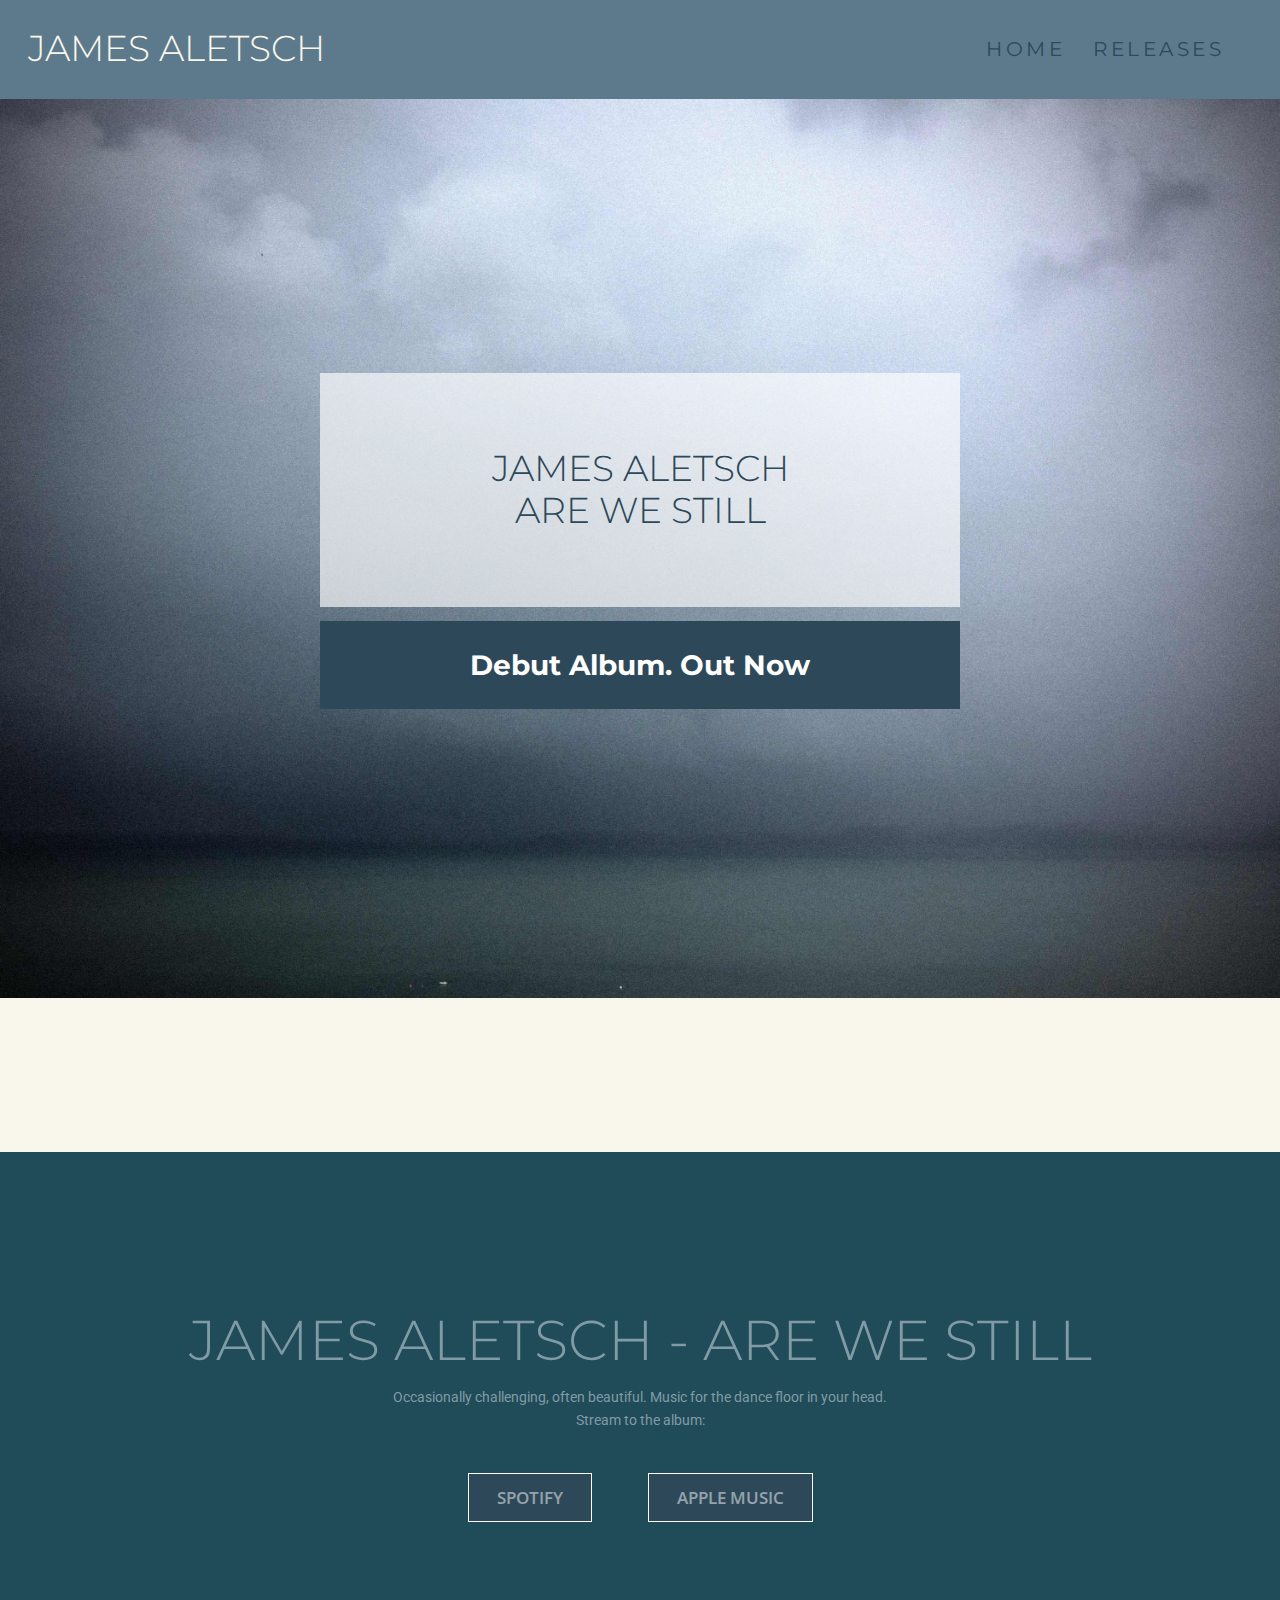
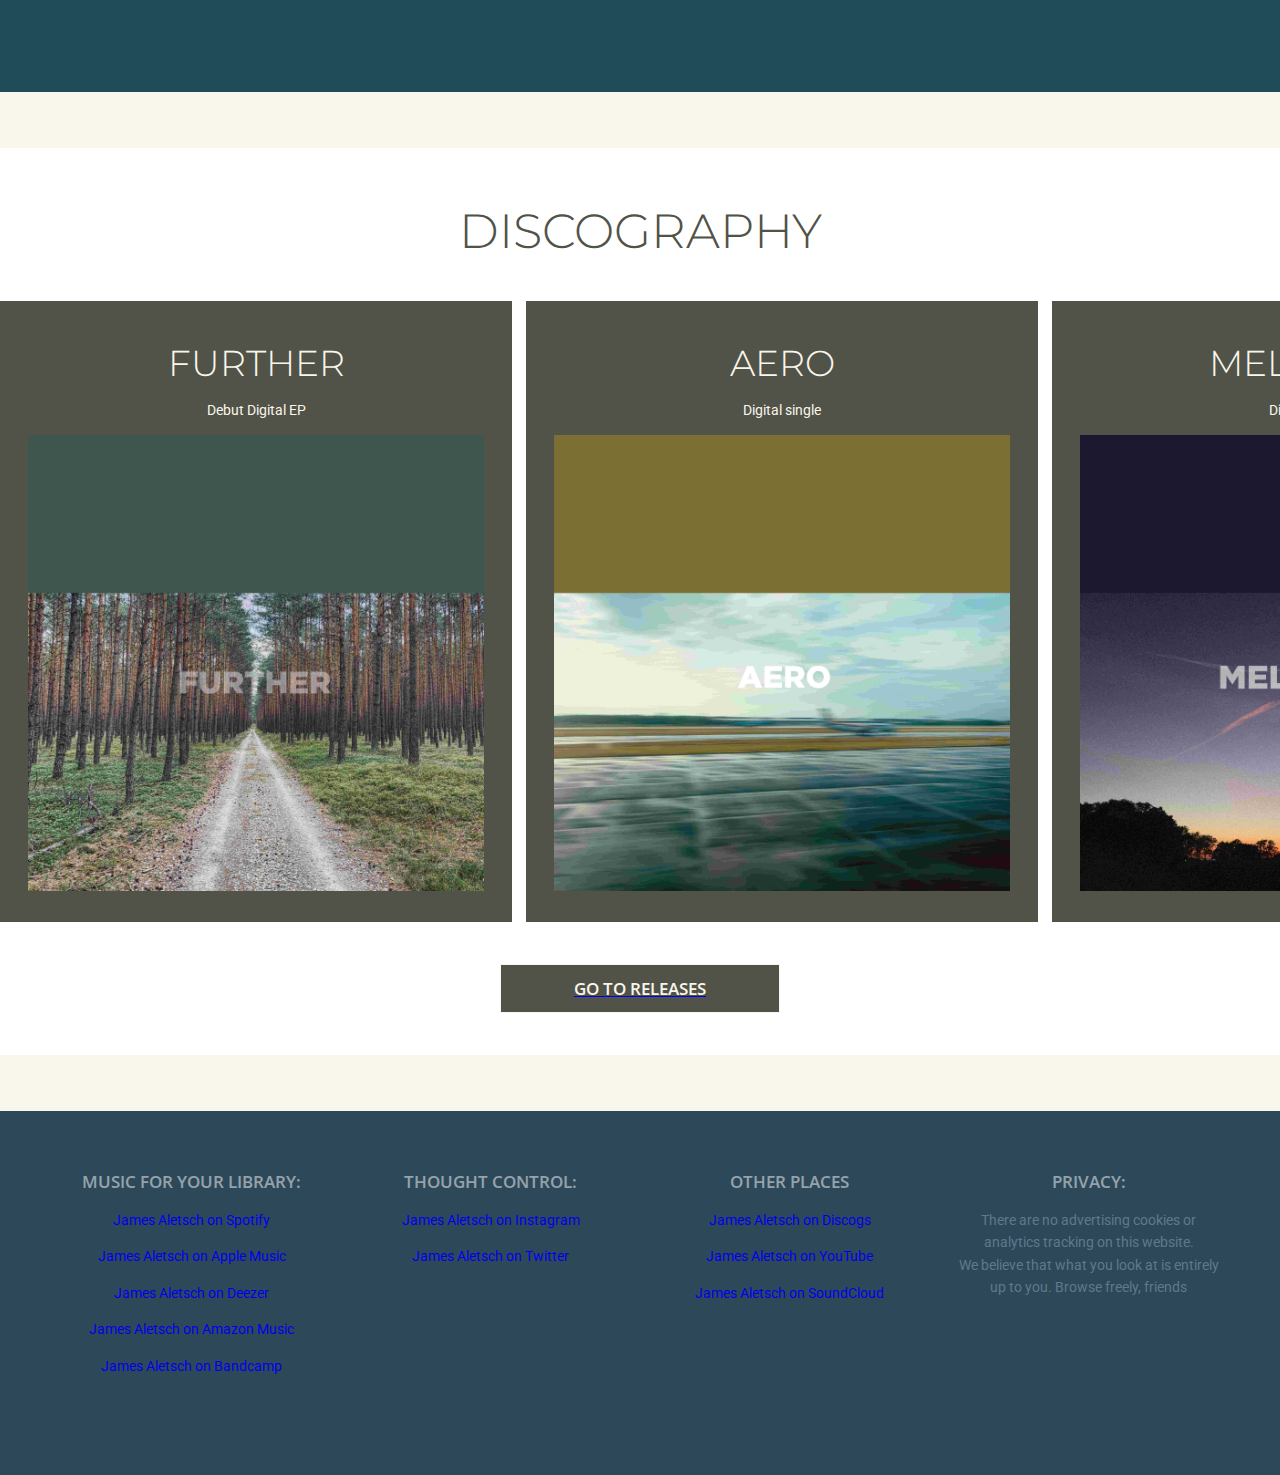
==== commit 93fa72fe: "update homepage" ====
--- a/index.html
+++ b/index.html
@@ -51,7 +51,7 @@
 	
 	
 	<main>
-		<section class="offer">
+		<!-- <section class="offer">
 			<div class="imgarea"><img src="assets/img/BUTTER.jpg"></div>
 			<div class="offertext">
 				<h1>BUTTER</h1>
@@ -69,21 +69,8 @@
 				<p>"...James Aletsch goes full dance floor in what feels like a natural follow up to 2020 single Cult Berlin"</p>
 			</div>	
 			
-		</section>	
-				
-		
-<!--
-		<section class="left">
-
-			<div class="textarea lefttext">
-				<h1>Lost Dance Floor</h1>
-				<h3>Released: 21/02/21</h3>
-				<p>"...James Aletsch goes full dance floor in what feels like a natural follow up to 2020 single Cult Berlin"</p>		
-			</div>	
-			<div class="imgarea"><img src="assets/img/LOSTDANCEFLOOR.jpg"></div>
-
-		</section>
--->
+		</section>	 -->
+				
 	
 		
 		<section class="callout">
@@ -95,9 +82,6 @@
 
 
 		
-
-		
-		
 		<section class="slide-section">
 			<div class="slide-section-title"><h1>Discography</h1></div>
 			<div class="slide-group">
@@ -142,7 +126,20 @@
 					<h1>Butter</h1>
 					<p>Digital single</p>
 					<img src="assets/img/BUTTER.jpg" alt="sketch1">
-				</div>												
+				</div>	
+				
+				<div class="slide-item">
+					<h1>Dusk</h1>
+					<p>Digital EP</p>
+					<img src="assets/img/DUSK.jpg" alt="sketch1">
+				</div>	
+				
+				<div class="slide-item">
+					<h1>Decision Overload /Alone</h1>
+					<p>Digital single</p>
+					<img src="assets/img/DecisionOverload-Alone.jpg" alt="sketch1">
+				</div>	
+															
 			</div><!-- END SLIDE GROUP-->
 			
 						<a href="releases.html"><h3>Go to releases</h3></a>
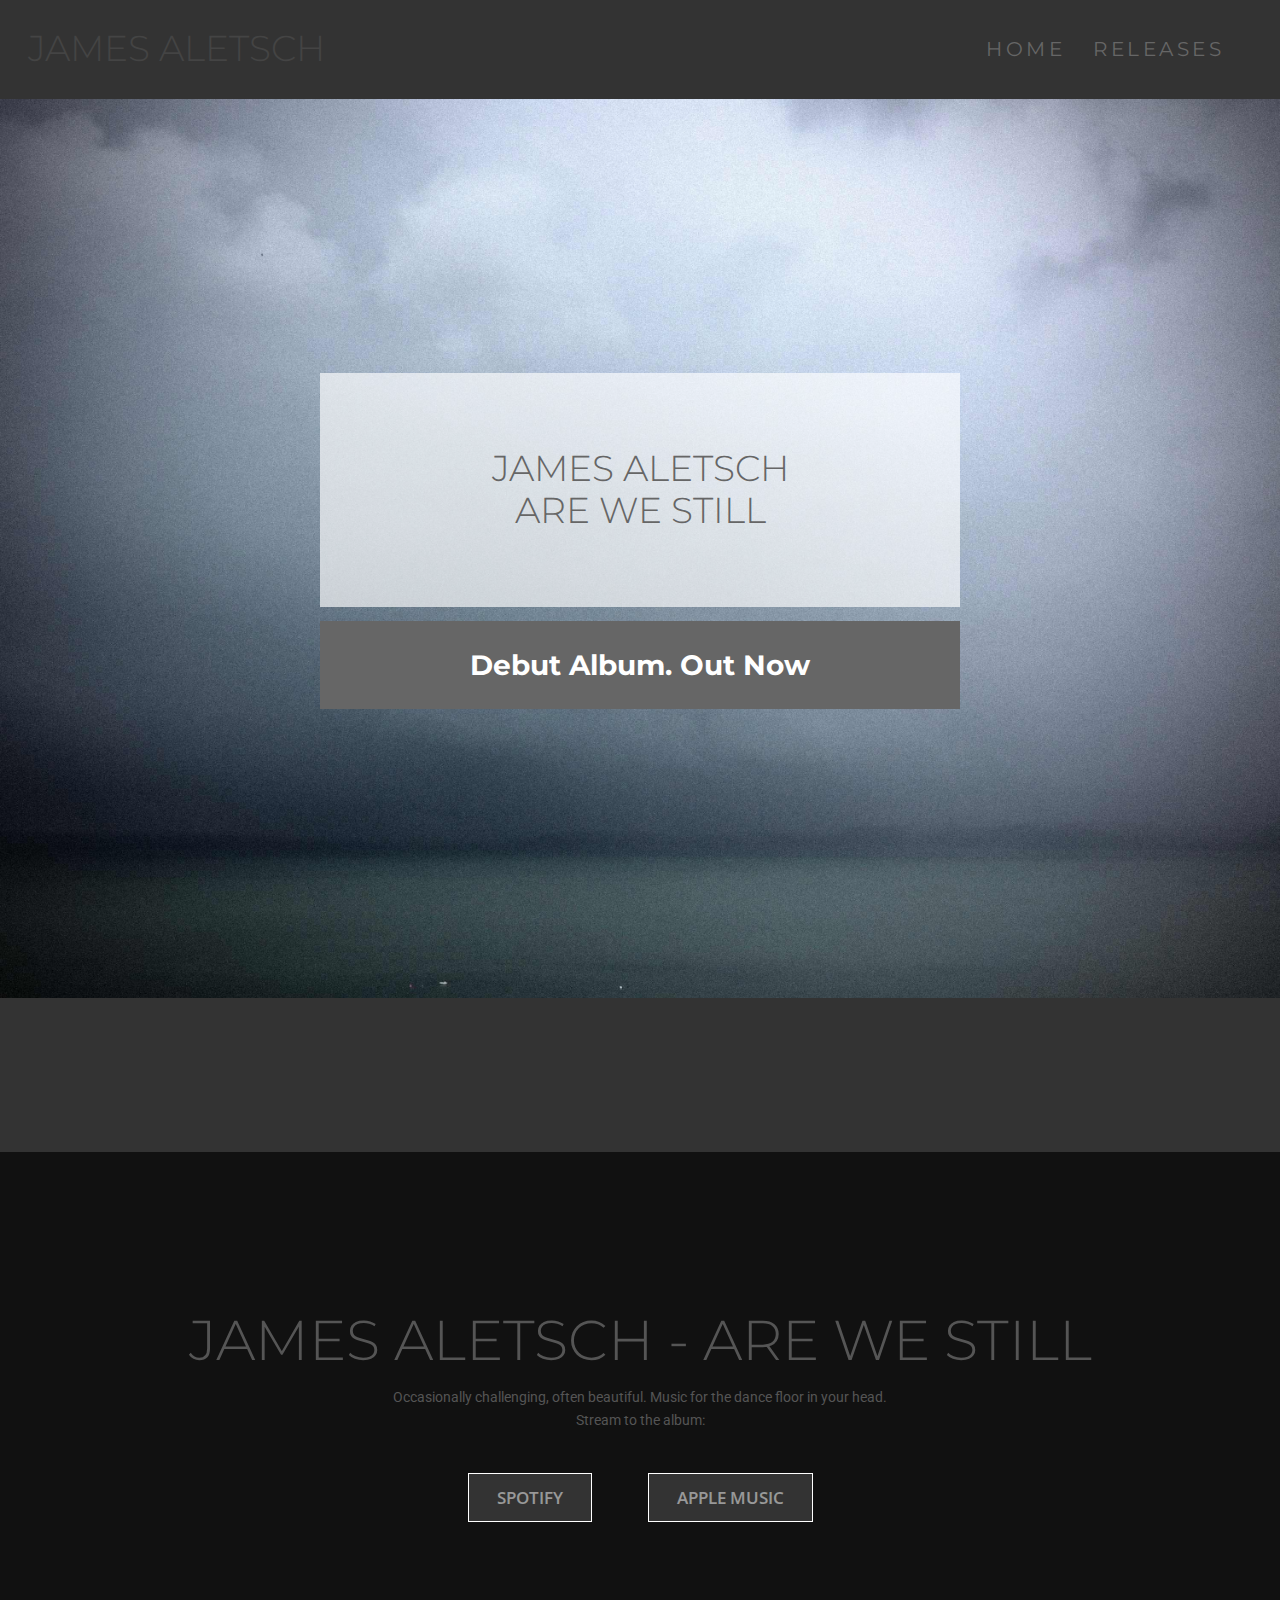
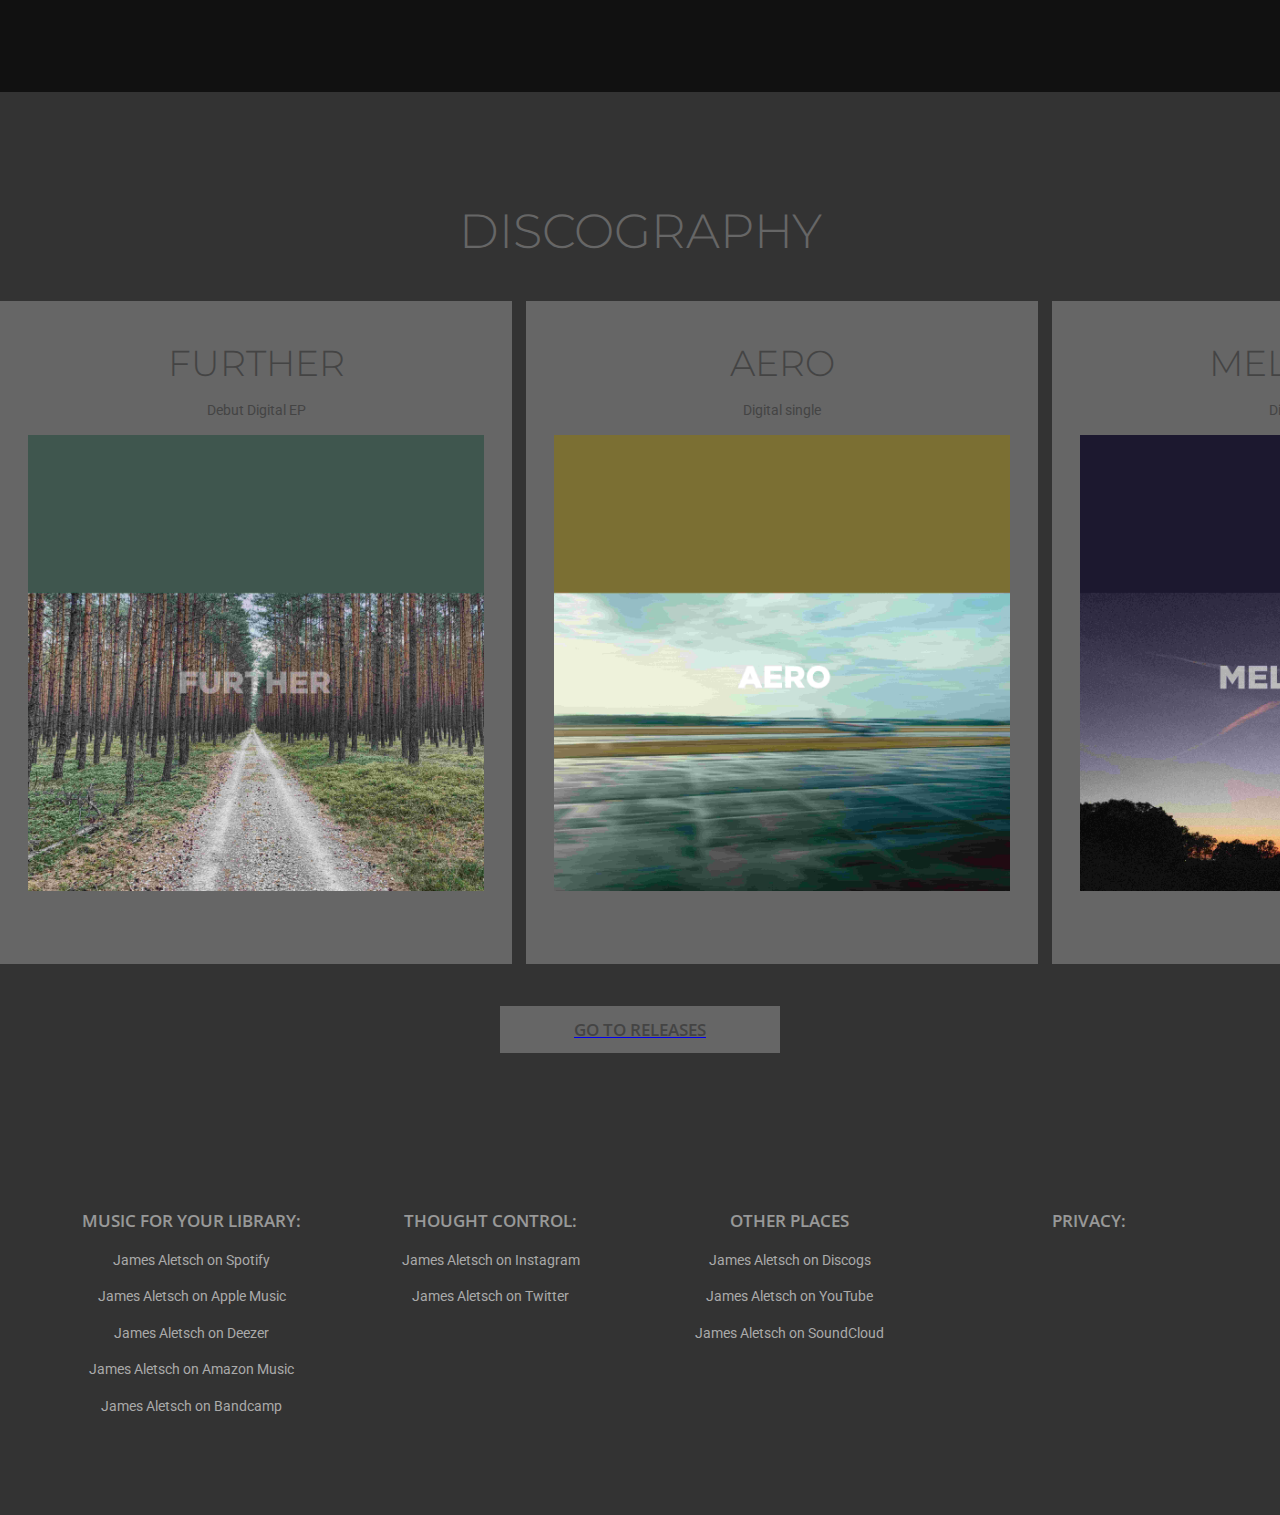
==== commit 60505bcd: "update to colours" ====
--- a/index.html
+++ b/index.html
@@ -137,7 +137,7 @@
 				<div class="slide-item">
 					<h1>Decision Overload /Alone</h1>
 					<p>Digital single</p>
-					<img src="assets/img/DecisionOverload-Alone.jpg" alt="sketch1">
+					<img src="assets/img/DecisionOverloadAlone.jpg" alt="sketch1">
 				</div>	
 															
 			</div><!-- END SLIDE GROUP-->
--- a/assets/scss/style.css
+++ b/assets/scss/style.css
@@ -1 +1 @@
-html{line-height:1.15;-webkit-text-size-adjust:100%;box-sizing:border-box;font-size:87.5%}body{margin:0;font-family:"Roboto",sans-serif;font-size:1em;color:#2d4859;background:#f9f6eb;min-width:320px}details,main{display:block}h1{font-size:2em;margin:.67em 0;font-family:"Montserrat",sans-serif;font-size:2.6rem;margin:1rem 0 0;font-weight:300;text-transform:uppercase}hr{box-sizing:content-box;height:0;overflow:visible}code,kbd,pre,samp{font-family:monospace,monospace;font-size:1em}a{background-color:transparent}abbr[title]{border-bottom:none;-webkit-text-decoration:underline dotted;text-decoration:underline dotted}b,strong{font-weight:bolder}small{font-size:80%}sub,sup{font-size:75%;line-height:0;position:relative;vertical-align:baseline}sub{bottom:-.25em}sup{top:-.5em}img{border-style:none}button,input,optgroup,select,textarea{font-family:inherit;font-size:100%;line-height:1.15;margin:0}button,input{overflow:visible}button,select{text-transform:none}[type=button],[type=reset],[type=submit],button{-webkit-appearance:button}[type=button]::-moz-focus-inner,[type=reset]::-moz-focus-inner,[type=submit]::-moz-focus-inner,button::-moz-focus-inner{border-style:none;padding:0}[type=button]:-moz-focusring,[type=reset]:-moz-focusring,[type=submit]:-moz-focusring,button:-moz-focusring{outline:1px dotted ButtonText}fieldset{padding:.35em .75em .625em}legend{color:inherit;display:table;max-width:100%;white-space:normal}progress{vertical-align:baseline}textarea{overflow:auto}[type=checkbox],[type=radio],legend{box-sizing:border-box;padding:0}[type=number]::-webkit-inner-spin-button,[type=number]::-webkit-outer-spin-button{height:auto}[type=search]{-webkit-appearance:textfield;outline-offset:-2px}[type=search]::-webkit-search-decoration{-webkit-appearance:none}::-webkit-file-upload-button{-webkit-appearance:button;font:inherit}summary{display:list-item}[hidden],template{display:none}*,:after,:before{box-sizing:inherit}.group:after,.group:before{content:"";display:table}.group:after{clear:both}.group{zoom:1}.hide{display:none}h2{font-family:"Montserrat",sans-serif;font-size:2rem;margin:1rem 0 0}h3{font-family:"Open Sans",sans-serif;text-transform:uppercase;font-weight:600;font-size:1.2rem;background:#2d4859;color:rgba(255,255,255,.5);display:inline-block;padding:.3rem 1rem;margin:0}p{font-family:"Roboto",sans-serif;line-height:1.6rem}nav{border-bottom:1px solid #5d7a8c;padding:1rem;position:fixed;top:0;background:#5d7a8c;color:#f9f6eb;width:100vw;z-index:50}@media only screen and (min-width:54.857em){nav{display:flex;justify-content:space-between;padding:2rem}}@media only screen and (min-width:87.428em){nav{padding:3rem}}nav .fullburger{position:absolute;top:1.4rem;right:2rem}@media only screen and (min-width:25.714em){nav .fullburger{top:2rem}}@media only screen and (min-width:35.714em){nav .fullburger{display:none}}nav .fullburger .burger{display:block;width:1.8rem;height:.1rem;margin-bottom:.4rem;position:relative;background:#f9f6eb;border-radius:1px;z-index:1;transform-origin:4px 0;transition:transform .6s cubic-bezier(.77,.2,.05,1),background .6s cubic-bezier(.77,.2,.05,1),opacity .55s ease}nav .fullburger .burger:first-child{transform-origin:0 0}nav .fullburger .burger:nth-last-child(2){transform-origin:0 100%}nav .fullburger.toggled .burger{opacity:1;transform:rotate(-45deg) translate(-2px,-1px);background:#f9f6eb}nav .fullburger.toggled .burger:nth-last-child(2){opacity:0;transform:rotate(0deg) scale(.2,.2)}nav .fullburger.toggled .burger:nth-last-child(3){transform:rotate(45deg) translate(0,-1px)}nav .title h1{margin:0;display:block;font-size:1.8rem;z-index:555}@media only screen and (min-width:25.714em){nav .title h1{font-size:2.6rem}}@media only screen and (min-width:35.714em){nav .title h1{text-align:center}}@media only screen and (min-width:54.857em){nav .title h1{text-align:left}}nav ul,nav ul.open{background:#5d7a8c;height:100vh;transition:.6s cubic-bezier(.77,.2,.05,1) all}nav ul{width:80vw;padding:3rem 1rem;line-height:3rem;position:absolute;top:3rem;left:-100vw}nav ul.open{left:0;transition:.6s cubic-bezier(.77,.2,.05,1) all;list-style:none}@media only screen and (min-width:35.714em){nav ul,nav ul.open{height:auto;background:0 0;display:flex;justify-content:space-around;padding:0}nav ul.open{margin:0;width:auto}nav ul{position:static;border:0;margin:0 auto}}@media only screen and (min-width:54.857em){nav ul{position:static;border:0;height:auto;display:flex;justify-content:flex-end;padding:0;margin:0;width:auto}}nav ul li{border-top:1px solid #2d4859;padding:1rem;list-style:none;margin-right:2rem;font-family:"Montserrat",sans-serif;letter-spacing:.25rem;font-size:1.4rem;text-transform:uppercase;transition:ease-in all .5s}@media only screen and (min-width:35.714em){nav ul li{border:0;padding:0}}nav ul li:last-ot-type{margin-right:0}nav ul li a{text-decoration:none;color:#2d4859}header a:hover,nav ul li a :active,nav ul li a:hover{text-decoration:underline;color:#f9f6eb}header,main section{display:flex;flex-direction:column}header{background:url(../../assets/img/AREWESTILL-AW.jpg) no-repeat;background-position:center center;background-attachment:scroll;background-size:cover;width:100%;height:100vh;justify-content:center}@media only screen and (min-width:25.714em){header{margin-top:5rem}}@media only screen and (min-width:35.714em){header{margin-top:7rem}}@media only screen and (min-width:87.428em){header{margin-top:9rem}}header .hero,main section.callout{flex-direction:column;text-align:center;justify-content:center}header .hero{background:rgba(255,255,255,.66);width:80vw;min-height:26vh;margin:0 auto;padding:2rem;display:flex}header .hero h1{margin:0}@media only screen and (min-width:25.714em){header .hero{width:70vw}}@media only screen and (min-width:35.714em){header .hero{width:60vw}}@media only screen and (min-width:54.857em){header .hero{width:50vw}}@media only screen and (min-width:87.428em){header .hero{width:40vw}}header a:hover{color:#fff}header h2{background:#2d4859;color:#fff;margin:1rem auto;padding:2rem;width:60vw;text-align:center}@media only screen and (min-width:25.714em){header h2{width:70vw}}@media only screen and (min-width:35.714em){header h2{width:60vw}}@media only screen and (min-width:54.857em){header h2{width:50vw}}@media only screen and (min-width:87.428em){header h2{width:40vw}}main{padding:0;margin:11rem auto 2rem}@media only screen and (min-width:25.714em){main{margin-top:11rem}}@media only screen and (min-width:35.714em){main{margin-top:11rem}}@media only screen and (min-width:87.428em){main{margin-top:12rem}}main img{max-width:100%}main section{width:90vw;margin:0 5vw 4rem;align-items:center;overflow:hidden}@media only screen and (min-width:54.857em){main section{flex-direction:row}}main section.callout{background:#204b58;min-height:60vh;padding:3rem;width:100%;margin:0 0 4rem}main section.callout h1{color:#809ba6;font-size:4rem}main section.callout h3{border:1px solid #fff;padding:1rem 2rem;margin:2rem}main section.callout a h3:hover{background:#fff;border:1px solid #809ba6;color:#809ba6}main section.callout p{color:#809ba6}main section.left{color:#6d5066}main section.left h3{background:#6d5066;color:#fff}main section.alt{color:#515248}main .grid .card,main section.alt h3{background:#515248;color:#fff}main section .imgarea{width:100vw;-o-object-fit:cover;object-fit:cover;margin-bottom:-5px;margin-left:-5px}main section .textarea{width:90%;text-align:center;margin:4rem auto 0;padding:2rem;margin-bottom:-50%;z-index:-1}@media only screen and (min-width:54.857em){main section .textarea h1{font-size:3rem}main section .textarea p{font-size:1.2rem;margin:2rem;font-weight:lighter}}main section .textarea.lefttext{background:#d9bed2;padding:2rem;color:#6d5066}@media only screen and (min-width:25.714em){main section .textarea.lefttext{width:80%}}@media only screen and (min-width:35.714em){main section .textarea.lefttext{width:70%;margin-bottom:-20%}}@media only screen and (min-width:54.857em){main section .textarea.lefttext{width:60%;margin:auto -20% auto auto}}@media only screen and (min-width:87.428em){main section .textarea.lefttext{margin:auto -10% auto auto;padding:4rem}}main section .textarea.alttext{background:#fff;padding:2rem;color:#515248}@media only screen and (min-width:25.714em){main section .textarea.alttext{width:80%}}@media only screen and (min-width:35.714em){main section .textarea.alttext{width:60%;margin-bottom:-20%}}@media only screen and (min-width:54.857em){main section .textarea.alttext{width:60%;margin:auto -20% auto auto}}@media only screen and (min-width:87.428em){main section .textarea.alttext{width:40%;margin:auto -10% auto auto;padding:4rem}}main section.offer{display:flex;background:#809ba6}main section.offer .offertext{text-align:center;background:#809ba6;padding:2rem;color:#204b58;margin:0 auto}@media only screen and (min-width:54.857em){main section.offer .offertext{width:40%;padding:2rem 3rem}}@media only screen and (min-width:87.428em){main section.offer .offertext{padding:2rem 4rem}}main section.slide-section{background:#fff;padding:3rem 0;width:100%;max-width:100%;margin:0 0 4rem;display:block;align-items:center;flex-direction:column;color:#f9f6eb}footer,main section.slide-section .slide-section-title{text-align:center;color:#515248}@media only screen and (min-width:35.714em){main section.slide-section .slide-section-title h1{font-size:3.4rem;margin-bottom:3rem}}main section.slide-section a h3{border:1px solid #f9f6eb;background:#515248;padding:1rem 2rem;margin:0 auto;color:#f9f6eb;display:block;width:20rem;text-align:center}main section.slide-section a h3:hover{background:#fff;border:1px solid #515248;color:#515248}main section.slide-section .slide-group{margin:3rem 0;min-width:100%;display:flex;text-align:center;overflow-x:scroll;-ms-scroll-snap-type:x mandatory;scroll-snap-type:x mandatory;scroll-padding:0 50%}main section.slide-section .slide-group .slide-item{background:#515248;color:#f9f6eb;min-width:60vw;width:60vw;max-width:70vw;margin:0 1rem 0 0;padding:2rem;scroll-snap-align:center;overflow:visible}main section.slide-section .slide-group .slide-item img{margin:0 auto;opacity:1}@media only screen and (min-width:54.857em){main section.slide-section .slide-group .slide-item{min-width:40vw;width:40vw}}@media only screen and (min-width:87.428em){main section.slide-section .slide-group .slide-item{min-width:30vw;width:30vw}}main .grid-title{margin:5rem auto 3rem;text-align:center}main .grid{display:flex;flex-wrap:wrap}main .grid .card{max-width:400px;margin:0 auto 3rem;padding:2rem;border:1px solid #000;color:#f9f6eb}main .grid .card h1{color:#fff}main .grid .card a,main .grid .card a:visited{color:#fff;text-decoration:none;border:1px solid #f9f6eb;padding:1rem;display:block;background:rgba(255,255,255,.3);transition:all ease .5s}main .grid .card a:hover{background:rgba(255,255,255,.5)}footer{display:flex;flex-direction:column;justify-content:space-between;background:#2d4859;color:#5d7a8c;padding:3rem;width:100%;z-index:-20}footer .footerarea{margin-bottom:2rem}footer .footerarea a,header a{text-decoration:none}footer .footerarea a:visited{color:rgba(92,122,140,.79)}footer .footerarea a:hover,main .grid .card a:hover{text-decoration:underline;color:#fff}@media only screen and (min-width:54.857em){footer{flex-direction:row;justify-content:space-between}footer .footerarea{min-width:20%;width:25%;padding:1rem}}+/*! normalize.css v8.0.1 | MIT License | github.com/necolas/normalize.css */*{box-sizing:border-box}html{line-height:1.15;-webkit-text-size-adjust:100%}body{margin:0}main{display:block}h1{font-size:2em;margin:.67em 0}hr{box-sizing:content-box;height:0;overflow:visible}pre{font-family:monospace,monospace;font-size:1em}a{background-color:rgba(0,0,0,0)}abbr[title]{border-bottom:none;text-decoration:underline;-webkit-text-decoration:underline dotted;text-decoration:underline dotted}b,strong{font-weight:bolder}code,kbd,samp{font-family:monospace,monospace;font-size:1em}small{font-size:80%}sub,sup{font-size:75%;line-height:0;position:relative;vertical-align:baseline}sub{bottom:-0.25em}sup{top:-0.5em}img{border-style:none}button,input,optgroup,select,textarea{font-family:inherit;font-size:100%;line-height:1.15;margin:0}button,input{overflow:visible}button,select{text-transform:none}button,[type=button],[type=reset],[type=submit]{-webkit-appearance:button}button::-moz-focus-inner,[type=button]::-moz-focus-inner,[type=reset]::-moz-focus-inner,[type=submit]::-moz-focus-inner{border-style:none;padding:0}button:-moz-focusring,[type=button]:-moz-focusring,[type=reset]:-moz-focusring,[type=submit]:-moz-focusring{outline:1px dotted ButtonText}fieldset{padding:.35em .75em .625em}legend{box-sizing:border-box;color:inherit;display:table;max-width:100%;padding:0;white-space:normal}progress{vertical-align:baseline}textarea{overflow:auto}[type=checkbox],[type=radio]{box-sizing:border-box;padding:0}[type=number]::-webkit-inner-spin-button,[type=number]::-webkit-outer-spin-button{height:auto}[type=search]{-webkit-appearance:textfield;outline-offset:-2px}[type=search]::-webkit-search-decoration{-webkit-appearance:none}::-webkit-file-upload-button{-webkit-appearance:button;font:inherit}details{display:block}summary{display:list-item}template{display:none}[hidden]{display:none}html{box-sizing:border-box}*,*:before,*:after{box-sizing:inherit}.group:before,.group:after{content:"";display:table}.group:after{clear:both}.group{zoom:1}.hide{display:none}html{font-size:87.5%}body{font-family:"Roboto",sans-serif;font-size:1em;color:#666;background:#333;min-width:320px}h1{font-family:"Montserrat",sans-serif;font-size:2.6rem;margin:1rem 0 0;font-weight:300;text-transform:uppercase}h2{font-family:"Montserrat",sans-serif;font-size:2rem;margin:1rem 0 0}h3{font-family:"Open Sans",sans-serif;text-transform:uppercase;font-weight:600;font-size:1.2rem;background:#333;color:rgba(255,255,255,.5);display:inline-block;padding:.3rem 1rem;margin:0}p{font-family:"Roboto",sans-serif;line-height:1.6rem}nav{border-bottom:1px solid #333;padding:1rem;position:fixed;top:0;background:#333;color:#444;width:100vw;z-index:50}@media only screen and (min-width: 54.857em){nav{display:flex;justify-content:space-between;padding:2rem}}@media only screen and (min-width: 87.428em){nav{padding:3rem}}nav .fullburger{position:absolute;top:1.4rem;right:2rem}@media only screen and (min-width: 25.714em){nav .fullburger{top:2rem}}@media only screen and (min-width: 35.714em){nav .fullburger{display:none}}nav .fullburger .burger{display:block;width:1.8rem;height:.1rem;margin-bottom:.4rem;position:relative;background:#444;border-radius:1px;z-index:1;-webkit-transform-origin:4px 0px;transform-origin:4px 0px;transition:background .6s cubic-bezier(0.77, 0.2, 0.05, 1),opacity .55s ease,-webkit-transform .6s cubic-bezier(0.77, 0.2, 0.05, 1);transition:transform .6s cubic-bezier(0.77, 0.2, 0.05, 1),background .6s cubic-bezier(0.77, 0.2, 0.05, 1),opacity .55s ease;transition:transform .6s cubic-bezier(0.77, 0.2, 0.05, 1),background .6s cubic-bezier(0.77, 0.2, 0.05, 1),opacity .55s ease,-webkit-transform .6s cubic-bezier(0.77, 0.2, 0.05, 1)}nav .fullburger .burger:first-child{-webkit-transform-origin:0% 0%;transform-origin:0% 0%}nav .fullburger .burger:nth-last-child(2){-webkit-transform-origin:0% 100%;transform-origin:0% 100%}nav .fullburger.toggled .burger{opacity:1;-webkit-transform:rotate(-45deg) translate(-2px, -1px);transform:rotate(-45deg) translate(-2px, -1px);background:#444}nav .fullburger.toggled .burger:nth-last-child(2){opacity:0;-webkit-transform:rotate(0deg) scale(0.2, 0.2);transform:rotate(0deg) scale(0.2, 0.2)}nav .fullburger.toggled .burger:nth-last-child(3){-webkit-transform:rotate(45deg) translate(0, -1px);transform:rotate(45deg) translate(0, -1px)}nav .title h1{margin:0;display:block;font-size:1.8rem;z-index:555}@media only screen and (min-width: 25.714em){nav .title h1{font-size:2.6rem}}@media only screen and (min-width: 35.714em){nav .title h1{text-align:center}}@media only screen and (min-width: 54.857em){nav .title h1{text-align:left}}nav ul{height:100vh;width:80vw;background:#333;padding:3rem 1rem;line-height:3rem;position:absolute;top:3rem;left:-100vw;transition:.6s cubic-bezier(0.77, 0.2, 0.05, 1) all}nav ul.open{left:0rem;background:#333;height:100vh;list-style:none;transition:.6s cubic-bezier(0.77, 0.2, 0.05, 1) all}@media only screen and (min-width: 35.714em){nav ul.open{height:auto;background:none;display:flex;justify-content:space-around;padding:0;margin:0;width:auto}}@media only screen and (min-width: 35.714em){nav ul{position:static;border:none;height:auto;background:none;display:flex;justify-content:space-around;padding:0;margin:0 auto}}@media only screen and (min-width: 54.857em){nav ul{position:static;border:none;height:auto;display:flex;justify-content:flex-end;padding:0;margin:0;width:auto}}nav ul li{border-top:1px solid #666;padding:1rem;list-style:none;margin-right:2rem;font-family:"Montserrat",sans-serif;letter-spacing:.25rem;font-size:1.4rem;text-transform:uppercase;transition:ease-in all .5s}@media only screen and (min-width: 35.714em){nav ul li{border:none;padding:0}}nav ul li:last-ot-type{margin-right:0}nav ul li a{text-decoration:none;color:#666}nav ul li a:hover,nav ul li a :active{text-decoration:underline;color:#444}header{background:url(../../assets/img/AREWESTILL-AW.jpg) no-repeat;background-position:center center;background-attachment:scroll;background-size:cover;width:100%;height:100vh;display:flex;flex-direction:column;justify-content:center}@media only screen and (min-width: 25.714em){header{margin-top:5rem}}@media only screen and (min-width: 35.714em){header{margin-top:7rem}}@media only screen and (min-width: 87.428em){header{margin-top:9rem}}header .hero{background:rgba(255,255,255,.66);width:80vw;min-height:26vh;margin:0 auto;text-align:center;padding:2rem;display:flex;flex-direction:column;justify-content:center}header .hero h1{margin:0}@media only screen and (min-width: 25.714em){header .hero{width:70vw}}@media only screen and (min-width: 35.714em){header .hero{width:60vw}}@media only screen and (min-width: 54.857em){header .hero{width:50vw}}@media only screen and (min-width: 87.428em){header .hero{width:40vw}}header a{text-decoration:none}header a:hover{text-decoration:underline;color:#fff}header h2{background:#666;color:#fff;margin:1rem auto;padding:2rem;width:60vw;text-align:center}@media only screen and (min-width: 25.714em){header h2{width:70vw}}@media only screen and (min-width: 35.714em){header h2{width:60vw}}@media only screen and (min-width: 54.857em){header h2{width:50vw}}@media only screen and (min-width: 87.428em){header h2{width:40vw}}main{padding:0;margin:11rem auto 2rem}@media only screen and (min-width: 25.714em){main{margin-top:11rem}}@media only screen and (min-width: 35.714em){main{margin-top:11rem}}@media only screen and (min-width: 87.428em){main{margin-top:12rem}}main img{max-width:100%}main section{width:90vw;margin:0 5vw 4rem;display:flex;align-items:center;flex-direction:column;overflow:hidden}@media only screen and (min-width: 54.857em){main section{flex-direction:row}}main section.callout{background:#111;min-height:60vh;padding:3rem;width:100%;margin:0 0 4rem 0;flex-direction:column;text-align:center;justify-content:center}main section.callout h1{color:#555;font-size:4rem}main section.callout h3{border:1px solid #fff;padding:1rem 2rem;margin:2rem}main section.callout a h3:hover{background:#fff;border:1px solid #555;color:#555}main section.callout p{color:#555}main section.left{color:#dc2fb2}main section.left h3{background:#dc2fb2;color:#fff}main section.alt{color:#666}main section.alt h3{background:#666;color:#fff}main section .imgarea{width:100vw;-o-object-fit:cover;object-fit:cover;margin-bottom:-5px;margin-left:-5px}main section .textarea{width:90%;text-align:center;margin:4rem auto 0;padding:2rem;margin-bottom:-50%;z-index:-1}@media only screen and (min-width: 54.857em){main section .textarea h1{font-size:3rem}main section .textarea p{font-size:1.2rem;margin:2rem;font-weight:lighter}}main section .textarea.lefttext{background:#d9bed2;padding:2rem;color:#dc2fb2}@media only screen and (min-width: 25.714em){main section .textarea.lefttext{width:80%}}@media only screen and (min-width: 35.714em){main section .textarea.lefttext{width:70%;margin-bottom:-20%}}@media only screen and (min-width: 54.857em){main section .textarea.lefttext{width:60%;margin:auto;margin-right:-20%}}@media only screen and (min-width: 87.428em){main section .textarea.lefttext{margin:auto;margin-right:-10%;padding:4rem}}main section .textarea.alttext{background:#fff;padding:2rem;color:#666}@media only screen and (min-width: 25.714em){main section .textarea.alttext{width:80%}}@media only screen and (min-width: 35.714em){main section .textarea.alttext{width:60%;margin-bottom:-20%}}@media only screen and (min-width: 54.857em){main section .textarea.alttext{width:60%;margin:auto;margin-right:-20%}}@media only screen and (min-width: 87.428em){main section .textarea.alttext{width:40%;margin:auto;margin-right:-10%;padding:4rem}}main section.offer{display:flex;background:#555}main section.offer .offertext{text-align:center;background:#555;padding:2rem;color:#111;margin:0 auto}@media only screen and (min-width: 54.857em){main section.offer .offertext{width:40%;padding:2rem 3rem}}@media only screen and (min-width: 87.428em){main section.offer .offertext{padding:2rem 4rem}}main section.slide-section{background:#333;padding:3rem 0;width:100%;max-width:100%;margin:0 0 4rem 0;display:block;align-items:center;flex-direction:column;color:#444}main section.slide-section .slide-section-title{text-align:center;color:#666}@media only screen and (min-width: 35.714em){main section.slide-section .slide-section-title h1{font-size:3.4rem;margin-bottom:3rem}}main section.slide-section a h3{background:#666;padding:1rem 2rem;margin:0 auto;color:#444;display:block;display:block;width:20rem;text-align:center}main section.slide-section a h3:hover{background:#fff;border:1px solid #666;color:#666}main section.slide-section .slide-group{margin:3rem 0;min-width:100%;display:flex;text-align:center;overflow-x:scroll;scroll-snap-type:x mandatory;scroll-padding:0 50%}main section.slide-section .slide-group .slide-item{background:#666;color:#444;min-width:60vw;width:60vw;max-width:70vw;margin:0 1rem 0 0;padding:2rem;scroll-snap-align:center;overflow:visible}main section.slide-section .slide-group .slide-item img{margin:0 auto;opacity:1}@media only screen and (min-width: 54.857em){main section.slide-section .slide-group .slide-item{min-width:40vw;width:40vw}}@media only screen and (min-width: 87.428em){main section.slide-section .slide-group .slide-item{min-width:30vw;width:30vw}}main .grid-title{margin:5rem auto 3rem;text-align:center}main .grid{display:flex;flex-wrap:wrap}main .grid .card{max-width:400px;margin:0 auto 3rem;padding:2rem;background:#666;color:#444}main .grid .card h1{color:#fff}main .grid .card a,main .grid .card a:visited{color:#fff;text-decoration:none;padding:1rem;display:block;background:rgba(255,255,255,.3);transition:all ease .5s}main .grid .card a:hover{color:#fff;text-decoration:underline;background:rgba(255,255,255,.5)}footer{display:flex;flex-direction:column;justify-content:space-between;text-align:center;background:#333;color:#333;padding:3rem;width:100%;z-index:-20}footer .footerarea{margin-bottom:2rem}footer .footerarea p a{text-decoration:none;color:#aaa}footer .footerarea p a:visited{color:#eee}footer .footerarea p a:hover{text-decoration:underline;color:#fff}@media only screen and (min-width: 54.857em){footer{flex-direction:row;justify-content:space-between}footer .footerarea{min-width:20%;width:25%;padding:1rem}}
